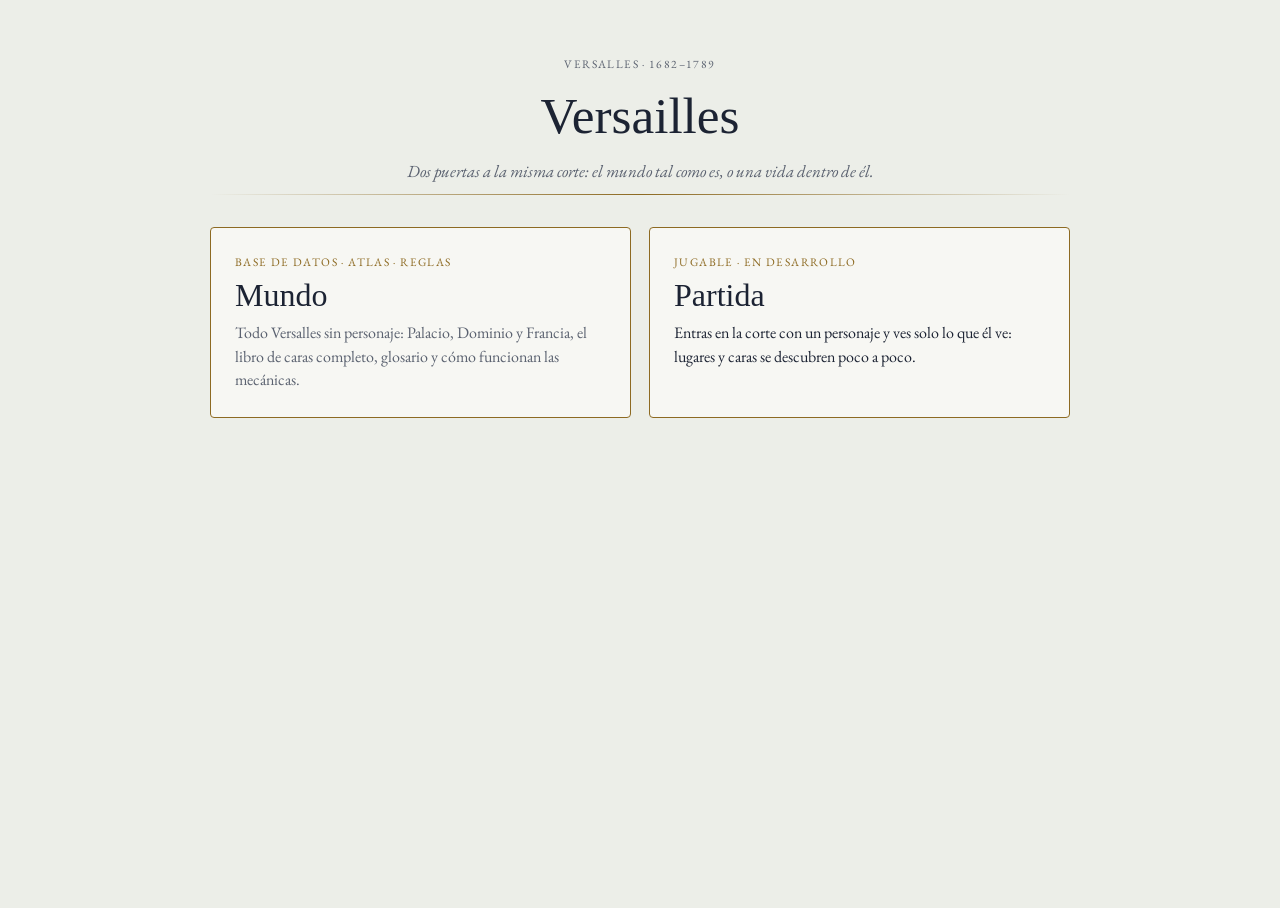
==== web/index.html @ 906fcaa0 "Restaura apelativos y año/edad en tarjetas del Libro de caras" ====
<!doctype html>
<html lang="es">
<head>
<meta charset="utf-8">
<meta name="viewport" content="width=device-width,initial-scale=1,viewport-fit=cover">
<title>Escritorio de Versalles</title>
<link rel="icon" href="favicon.ico?v=3" sizes="any"><link rel="icon" type="image/svg+xml" href="favicon.svg?v=3"><link rel="icon" type="image/png" sizes="32x32" href="favicon-32.png?v=3"><link rel="apple-touch-icon" href="apple-touch-icon.png?v=3">
<link rel="preconnect" href="https://fonts.googleapis.com">
<link rel="stylesheet" href="https://fonts.googleapis.com/css2?family=IM+Fell+French+Canon:ital@0;1&family=EB+Garamond:ital,wght@0,400;0,500;0,600;1,400&family=Pinyon+Script&display=swap">
<link rel="stylesheet" href="css/escritorio.css?v=202611232133">
</head>
<body>

<!-- ================= PORTADA ================= -->
<main id="portada" class="wrap" hidden>
  <header class="sel-head">
    <span class="label">Versalles · 1682–1789</span>
    <h1>Versailles</h1>
    <p>Dos puertas a la misma corte: el mundo tal como es, o una vida dentro de él.</p>
    <div class="rule"></div>
  </header>
  <div class="modos puertas">
    <button type="button" class="modo puerta" id="btn-entrar-mundo"><span class="st">Base de datos · Atlas · Reglas</span><b>Mundo</b><span>Todo Versalles sin personaje: Palacio, Dominio y Francia, el libro de caras completo, glosario y cómo funcionan las mecánicas.</span></button>
    <button type="button" class="modo puerta" id="btn-entrar-partida"><span class="st">Jugable · En desarrollo</span><b>Partida</b><span>Entras en la corte con un personaje y ves solo lo que él ve: lugares y caras se descubren poco a poco.</span><span class="note" id="portada-partida-st"></span></button>
  </div>
</main>

<!-- ================= ÉPOCAS ================= -->
<main id="epocas" class="wrap" hidden>
  <header class="sel-head">
    <span class="label">Versalles · 1682–1789</span>
    <h1>Les âges de Versailles</h1>
    <p>Cada época es una partida distinta, con su propia corte y sus propios personajes.</p>
    <div class="rule"></div>
  </header>
  <div class="eras" id="eras"></div>
  <button class="back" id="b-epocas-portada">‹ Volver a la portada</button>
</main>

<!-- ================= SELECTOR ================= -->
<main id="selector" class="wrap" hidden>
  <header class="sel-head">
    <span class="label" id="sel-label"></span>
    <h1>Lettre d’introduction</h1>
    <p id="sel-sub"></p>
    <div class="rule"></div>
  </header>
  <section class="step" id="step0">
    <h2>¿Quién entra en Versalles?</h2>
    <div class="modos" id="modos">
      <button type="button" class="modo" data-modo="existente" aria-pressed="false"><span class="st">Personaje de la corte</span><b>Alguien que ya está aquí</b><span>Juegas a una persona real de la corte, con su familia, su historia y sus deudas.</span></button>
      <button type="button" class="modo" data-modo="nuevo" aria-pressed="false"><span class="st">Recién llegado</span><b>Alguien que acaba de llegar</b><span>Eliges tu origen; los dados deciden el resto. Nadie te conoce todavía.</span></button>
    </div>
  </section>
  <section class="step" id="modo-existente" hidden>
    <h2>I. Busca a tu personaje</h2>
    <div class="filtros-p">
      <div class="fgrp"><span class="label">Sexo</span><div class="filters" id="fx-sexo"></div></div>
      <div class="fgrp"><span class="label">Edad en 1722</span><div class="filters" id="fx-edad"></div></div>
      <div class="fgrp"><span class="label">Rango</span><div class="filters" id="fx-rango"></div></div>
    </div>
    <p class="note" id="fx-cuenta"></p>
    <div class="pos-opts" id="fx-lista"></div>
  </section>
  <div id="modo-nuevo" hidden>
  <section class="step">
    <h2>I. Quién eres</h2>
    <div class="sel-grid" id="elegible">
      <div class="field"><label class="label" for="f-sexo">Sexo</label><select id="f-sexo"><option value="M">Hombre</option><option value="F">Mujer</option></select></div>
      <div class="field"><label class="label" for="f-proc">Procedencia</label><select id="f-proc"><option value="paris">París</option><option value="provincia">Provincia</option><option value="extranjero">Extranjero</option></select></div>
      <div class="field" id="w-region"><label class="label" for="f-region">De dónde, exactamente</label><select id="f-region"></select></div>
      <div class="field"><label class="label" for="f-cuna">Cuna</label><select id="f-cuna"></select></div>
      <div class="field" style="grid-column:1/-1"><label class="label" for="f-nombre">Nombre</label>
        <div class="name-row"><input id="f-nombre" autocomplete="off"><button type="button" class="dice" id="b-dado" title="Otro nombre" aria-label="Proponer otro nombre">⚄</button></div>
        <div class="hint">Propuesto según tu cuna y tu tierra. Puedes escribir el que prefieras.</div></div>
    </div>
  </section>
  <section class="step">
    <h2>II. Lo que te tocó</h2>
    <p class="note">Esto no se elige: filiación, educación, fortuna, condición, lugar en la familia y confesión salen de una sola tirada.</p>
    <div><button class="btn" id="b-tirar">Echar los dados del destino</button></div>
    <div class="fate" id="fate"></div>
  </section>
  <section class="step" id="step3" hidden>
    <h2>III. Tu posición en Versalles</h2>
    <p class="note">Solo aparecen las que tu cuna, tu sexo y tu procedencia permiten. Algunas traen tensiones con tu destino.</p>
    <div id="pos-list" class="pos-list"></div>
  </section>
  </div>
  <div class="sel-actions">
    <button class="btn primary" id="b-entrar" disabled>Entrar en Versalles</button>
    <button class="btn" id="b-reset">Empezar de nuevo</button>
  </div>
  <button class="back" id="b-epocas">Cambiar de época</button>
  <button class="back" id="b-sel-portada">‹ Portada</button>
</main>

<!-- ================= JUEGO ================= -->
<div id="game" class="wrap" hidden>
  <header class="bar">
    <div class="bar-top" id="bar-partida">
      <div class="ident">
        <button class="portrait" id="portrait" title="Cambiar retrato" aria-label="Retrato del personaje. Toca para cambiarlo."></button>
        <input type="file" id="portrait-file" accept="image/*" hidden>
        <div class="who" id="who"></div>
      </div>
      <div class="bar-right">
        <div class="bar-meta">
          <span class="date" id="fecha"></span>
          <button class="btn sm" id="b-back">‹ Portada</button>
          <button class="btn sm" id="b-ir-mundo">Mundo</button>
          <button class="btn sm primary" id="b-partida">Partida</button>
        </div>
        <div class="clock" id="clock" aria-label="Jornada del rey"></div>
        <div class="gauges" id="gauges"></div>
      </div>
    </div>
    <div class="bar-top bar-mundo" id="bar-mundo" hidden>
      <div class="who"><strong>Mundo</strong> <small id="mundo-sub">Versalles · Base de datos, cartografía y reglas</small></div>
      <div class="bar-meta">
        <button class="btn sm" id="b-mundo-portada">‹ Portada</button>
        <button class="btn sm" id="b-mundo-partida">Ir a Partida</button>
        <button class="btn sm primary" id="b-mundo-edicion">Edición</button>
      </div>
    </div>
    <nav class="views" id="views" aria-label="Secciones"></nav>
  </header>

  <!-- Escritorio -->
  <section class="view" data-view="escritorio">
    <div class="desk-wrap">
      <div class="desk" id="desk" aria-label="Escritorio"><span class="desk-legend">Arrastra los papeles; tócalos para leerlos.</span></div>
      <div class="side">
        <section class="pane" aria-label="Calendario">
          <div class="cal-h"><button id="cal-prev" aria-label="Mes anterior">‹</button><h3 id="cal-title"></h3><button id="cal-next" aria-label="Mes siguiente">›</button></div>
          <div class="cal" id="cal"></div>
          <div class="cal-list" id="cal-list"></div>
        </section>
        <section class="pane">
          <div class="pane-h"><h2>Sobre la mesa</h2><span class="tag ej">Ejemplo</span></div>
          <div class="filters" id="filters"></div>
        </section>
        <section class="pane">
          <div class="pane-h"><h2>Objetos</h2><span class="tag ej">Ejemplo</span></div>
          <div id="objetos"></div>
        </section>
        <section class="pane">
          <div class="pane-h"><h2>Archivo</h2></div>
          <ol class="archive" id="archivo"></ol>
        </section>
      </div>
    </div>
  </section>

  <!-- Palacio, Dominio y Francia -->
  <section class="view" id="map-view" hidden>
    <p class="note" id="map-partida-note" hidden></p>
    <div class="map-layout">
      <div class="pane">
        <div class="msearch">
          <svg class="lupa" aria-hidden="true" width="15" height="15" viewBox="0 0 16 16" fill="none" stroke="currentColor" stroke-width="1.6"><circle cx="6.8" cy="6.8" r="4.8"/><path d="M10.4 10.4 14.5 14.5" stroke-linecap="round"/></svg>
          <input id="msearch" type="search" placeholder="Buscar estancia, lugar o quién vive ahí…" autocomplete="off" role="combobox" aria-expanded="false" aria-controls="msearch-res" aria-label="Buscar un lugar del palacio, del dominio o de Francia">
          <ul id="msearch-res" role="listbox" hidden></ul>
        </div>
        <div class="map-box" id="map-box"></div>
        <span class="note">Planos esquemáticos, no a escala.</span>
      </div>
      <div class="pane"><div class="map-info" id="map-info"></div></div>
    </div>
  </section>

  <!-- Personajes -->
  <section class="view" data-view="personajes" hidden>
    <div class="per-subbar" id="per-subtabs">
      <div class="tabs" role="tablist" aria-label="Vistas del libro">
        <button type="button" role="tab" id="sub-per" aria-selected="true">Personajes</button>
        <button type="button" role="tab" id="sub-cas" aria-selected="false">Casas</button>
        <button type="button" role="tab" id="sub-sim" aria-selected="false">Símbolos</button>
      </div>
      <button type="button" class="btn sm" id="b-guia-hab">Guía habilidades (0–10)</button>
    </div>
    <div id="vista-per">
    <section class="pane" id="pane-unknown">
      <div class="pane-h"><h2>Rostros sin nombre</h2><span class="tag ej">Ejemplo</span></div>
      <p class="note">Gente que has visto sin saber quién es. Escribe tu conjetura: el narrador confirma los aciertos de tres en tres, sin decirte cuál falló.</p>
      <div class="plates" id="unknown"></div>
      <div class="note" id="guess-count"></div>
    </section>
    <section class="pane">
      <div class="pane-h"><h2 id="faces-title">Libro de caras</h2><span class="note" id="faces-count"></span></div>
      <div class="faces-tools" id="faces-tools">
        <input id="q" type="search" placeholder="Buscar por nombre, casa, apelación o título" aria-label="Buscar">
        <select id="f-orden" aria-label="Ordenar">
          <option value="">Orden original</option>
          <option value="riqueza">Dinero</option>
          <option value="edad">Edad</option>
          <option value="rango">Nobleza / rango</option>
        </select>
        <select id="f-pres" aria-label="Presencia">
          <option value="">Toda presencia</option>
          <option value="reside">Reside en el palacio</option>
          <option value="frecuenta">Frecuenta la corte</option>
          <option value="ocasional">Visitas ocasionales</option>
          <option value="ausente">Fuera de Versalles</option>
        </select>
        <select id="f-res" aria-label="Residencia">
          <option value="">Toda residencia</option>
          <option value="residente_palacio">Residente en Versalles</option>
          <option value="habitante_versalles">Habitante de Versalles</option>
          <option value="habitante_ile">Habitante de l'Île</option>
          <option value="habitante_paris">Habitante de París</option>
          <option value="provinciano">Provinciano</option>
          <option value="extranjero">Extranjero</option>
          <option value="por_verificar">Por verificar</option>
        </select>
        <select id="f-sim" aria-label="Símbolo"><option value="">Todo símbolo</option></select>
        <select id="f-casa" aria-label="Casa"><option value="">Toda casa</option></select>
      </div>
      <div class="chips" id="f-facciones" role="group" aria-label="Filtrar por facción"></div>
      <div id="faces" style="display:grid;gap:14px"></div>
    </section>
    </div>
    <div id="vista-casas" hidden>
      <section class="pane">
        <div class="pane-h"><h2>Casas y heráldica</h2><span class="note" id="ccount"></span></div>
        <div class="titulos-tools">
          <input id="qc" type="search" placeholder="Buscar casa, tronco o blasonamiento" aria-label="Buscar casa">
          <select id="ccat" aria-label="Categoría"><option value="">Toda categoría</option></select>
          <select id="cest" aria-label="Escudo"><option value="">Todo escudo</option></select>
        </div>
        <details class="leyenda-pleb">
          <summary>Código visual de casas plebeyas <span>(convención del juego, no heráldica histórica oficial)</span></summary>
          <p class="note" style="margin-top:6px">Los plebeyos sin carta de armas usan estos emblemas provisionales sin esmaltes nobles para leer de un vistazo oficio y procedencia sin repetir diseños.</p>
          <div class="leyenda-grid">
            <div class="leyenda-col">
              <h4>Oscuros · Oficio o raíz</h4>
              <ul class="leyenda-list">
                <li><span class="sw-dot" style="background:#22415a"></span><b>Azul petróleo:</b> mar, puertos y ríos</li>
                <li><span class="sw-dot" style="background:#5a3d24"></span><b>Nogal:</b> arquitectura y madera</li>
                <li><span class="sw-dot" style="background:#264639"></span><b>Bosque:</b> campo y raíz rural</li>
                <li><span class="sw-dot" style="background:#5c2228"></span><b>Carmesí:</b> textil, vestido y vino</li>
                <li><span class="sw-dot" style="background:#7a3320"></span><b>Terracota:</b> comercio y botica</li>
                <li><span class="sw-dot" style="background:#4a3556"></span><b>Ciruela:</b> artes, letras y música</li>
                <li><span class="sw-dot" style="background:#1e2024"></span><b>Negro:</b> leyes, medicina y servicio</li>
              </ul>
            </div>
            <div class="leyenda-col">
              <h4>Claros · Ámbito y Neutros</h4>
              <ul class="leyenda-list">
                <li><span class="sw-dot" style="background:#f5f3ec"></span><b>Plata / Lino:</b> París e Île-de-France</li>
                <li><span class="sw-dot" style="background:#e8c45a"></span><b>Oro suave:</b> dinero o servicio real</li>
                <li><span class="sw-dot" style="background:#b9cfe3"></span><b>Celeste:</b> Norte, Oeste o extranjero</li>
                <li><span class="sw-dot" style="background:#e4b8a6"></span><b>Salmón:</b> Sur y Centro / Midi</li>
                <li><span class="sw-dot" style="background:#6f886b"></span><b>Salvia prof.:</b> vínculo rural / botánico</li>
                <li><span class="sw-dot" style="background:#a67f43"></span><b>Ocre prof.:</b> gremio tradicional</li>
                <li><span class="sw-dot" style="background:#847e74"></span><b>Piedra:</b> oficio sin documentar</li>
              </ul>
            </div>
            <div class="leyenda-col">
              <h4>Particiones y trazos</h4>
              <ul class="leyenda-list">
                <li><b>Partido horizontal:</b> ascenso en una generación</li>
                <li><b>Partido vertical:</b> doble tierra o migración</li>
                <li><b>Rayas horizontales:</b> oficio hereditario</li>
                <li><b>Rayas verticales:</b> comercio y ruta</li>
                <li><b>Moteado:</b> pueblo pequeño o artesanía menuda</li>
                <li><b>Grid 2×2 / 2 oscuros:</b> alianza o doble oficio</li>
                <li><b>3 Bandas:</b> familia en transición entre dos oficios</li>
              </ul>
            </div>
          </div>
        </details>
        <div id="cas-wrap"></div>
      </section>
    </div>
    <div id="vista-simbolos" hidden>
      <section class="pane">
        <div class="pane-h"><h2>Símbolos y etiquetas</h2><span class="note" id="sim-gh-st"></span></div>
        <p class="note">Pulsa un símbolo para conocer su significado y ver quién lo lleva.</p>
        <div class="status" id="smsg" aria-live="polite"></div>
        <div id="sim-wrap"></div>
        <div class="sim-new">
          <span class="label">Añadir nuevo símbolo al catálogo</span>
          <div class="row">
            <input id="ns-id" placeholder="id (ej. academico)" aria-label="ID del símbolo">
            <input id="ns-nom" placeholder="Nombre visible (ej. Académico)" aria-label="Nombre del símbolo">
            <input id="ns-grp" placeholder="Grupo (ej. Papel en la corte)" aria-label="Grupo del símbolo">
            <input id="ns-desc" placeholder="Descripción corta" aria-label="Descripción del símbolo">
            <button class="btn sm" id="ns-gen" type="button">Generar JSON</button>
          </div>
          <div class="prompt" id="ns-out" hidden></div>
        </div>
      </section>
    </div>
  </section>

  <!-- Títulos (Mundo) -->
  <section class="view" data-view="titulos" hidden>
    <section class="pane">
      <div class="pane-h"><h2>Tipos de título</h2><span class="note">Pulsa cualquier tipo para ver su definición, historia y alcance</span></div>
      <div class="chips" id="titulos-tipos-bar"></div>
    </section>
    <section class="pane">
      <div class="pane-h">
        <h2>Títulos</h2>
        <span class="note" id="titulos-count"></span>
        <div class="vista-switch" role="group" aria-label="Vista">
          <button type="button" class="btn sm" id="t-v-grid" aria-pressed="true">Grid</button>
          <button type="button" class="btn sm" id="t-v-tabla" aria-pressed="false">Tabla</button>
        </div>
      </div>
      <div class="titulos-tools">
        <input id="t-q" type="search" placeholder="Buscar título, portador, casa o provincia" aria-label="Buscar títulos">
        <select id="t-cat" aria-label="Categoría">
          <option value="">Todas las categorías</option>
          <option value="soberano">Soberano</option>
          <option value="noble">Nobleza territorial</option>
          <option value="eclesiastico">Eclesiástico (Paría)</option>
          <option value="cargo">Cargo / Oficio</option>
          <option value="honorifico">Honorífico</option>
          <option value="tecnico">Técnico</option>
        </select>
        <select id="t-tipo" aria-label="Tipo de título"><option value="">Todos los tipos</option></select>
      </div>
      <div id="titulos-box"></div>
    </section>
  </section>

  <!-- Glosario completo (Mundo) -->
  <section class="view" data-view="glosario" hidden>
    <section class="pane">
      <div class="pane-h"><h2>Glosario completo</h2><span class="note" id="gl-mundo-count"></span></div>
      <div class="tabs" role="tablist" id="gl-mundo-tabs"></div>
      <div class="glossary" id="glossary-mundo"></div>
    </section>
  </section>

  <!-- Mecánicas (Mundo) -->
  <section class="view" data-view="mecanicas" hidden>
    <div class="pane-h"><h2>Mecánicas y reglas</h2><span class="note">Resumen de REGLAS.md; si difiere, manda REGLAS.md</span></div>
    <div id="mecanicas-body" class="mecanicas"></div>
  </section>

  <!-- Diario -->
  <section class="view" data-view="diario" hidden>
    <div class="journal">
      <div class="book" id="book"></div>
      <section class="pane">
        <div class="pane-h"><h2>Glosario</h2><span class="note" id="gl-count"></span></div>
        <div class="tabs" role="tablist" id="gl-tabs"></div>
        <div class="glossary" id="glossary"></div>
      </section>
    </div>
  </section>

  <!-- Planes -->
  <section class="view" data-view="planes" hidden>
    <div class="pane-h"><h2>Planes</h2><button class="btn sm" id="b-newplan">Nuevo plan</button></div>
    <section class="pane new-plan" id="new-plan" hidden></section>
    <div class="plans" id="plans"></div>
  </section>

  <!-- Biografía -->
  <section class="view" data-view="bio" hidden>
    <div class="pane-h"><h2>Biografía</h2></div>
    <section class="pane bio" id="bio"></section>
  </section>

  <!-- Relaciones -->
  <section class="view" data-view="rel" hidden>
    <div class="pane-h"><h2>Relaciones</h2></div>
    <section class="pane" id="rel"></section>
  </section>
</div>

<aside id="ficha" hidden aria-label="Ficha"></aside>
<div class="overlay" id="lectern" hidden></div>
<div class="overlay" id="partida" hidden>
  <section class="menu" role="dialog" aria-label="Partida">
    <div class="pane-h"><h2 id="p-title">Partida</h2><button class="x" id="p-close" aria-label="Cerrar">×</button></div>
    <div id="p-sec-partida" style="display:grid;gap:12px">
    <div class="row">
      <div class="field"><label class="label" for="p-nombre">Nombre de la partida</label><input id="p-nombre" autocomplete="off"></div>
      <button class="btn primary" id="p-save">Guardar</button>
    </div>
    <span class="status" id="p-status"></span>
    <span class="label">Partidas guardadas</span>
    <ul class="saves" id="p-list"></ul>
    <div class="rule"></div>
    <div class="row">
      <button class="btn sm" id="p-export">Exportar archivo</button>
      <label class="btn sm" for="p-import" style="cursor:pointer">Importar archivo</label>
      <input type="file" id="p-import" accept=".json,application/json" hidden>
    </div>
    <div class="rule"></div>
    </div>
    <div id="p-sec-edicion" style="display:grid;gap:12px">
    <span class="label">Edición del juego (solo el dueño)</span>
    <div class="row">
      <div class="field"><label class="label" for="p-llave">Llave de GitHub</label><input id="p-llave" type="password" autocomplete="off" spellcheck="false" placeholder="github_pat_…"></div>
      <button class="btn sm" id="p-llave-ok">Guardar llave</button>
      <button class="btn sm danger" id="p-llave-x">Quitar llave</button>
    </div>
    <span class="status" id="p-llave-st"></span>
    </div>
    <div id="p-sec-acciones" style="display:grid;gap:12px">
    <div class="rule"></div>
    <div class="row">
      <button class="btn sm" id="p-perso">Cambiar personaje</button>
      <button class="btn sm" id="p-epocas">Volver a las épocas</button>
      <button class="btn sm danger" id="p-new">Nueva partida</button>
    </div>
    </div>
  </section>
</div>
<div class="overlay" id="guia-modal" hidden>
  <section class="menu guia-menu" role="dialog" aria-modal="true" aria-labelledby="guia-tit">
    <div class="pane-h"><h2 id="guia-tit">Escala de habilidades (0–10)</h2><button class="x" id="guia-close" type="button" aria-label="Cerrar">×</button></div>
    <div class="chips" id="guia-tabs" role="tablist"></div>
    <ol class="hab-list" id="guia-list"></ol>
  </section>
</div>
<nav class="mnav" id="mnav" hidden aria-label="Secciones"></nav>

<script src="js/00-datos.js?v=202611232133"></script>
<script src="js/01-epocas.js?v=202611232133"></script>
<script src="js/02-fechas.js?v=202611232133"></script>
<script src="js/03-catalogos.js?v=202611232133"></script>
<script src="js/04-nombres-de-epoca.js?v=202611232133"></script>
<script src="js/05-creacion-de-personaje.js?v=202611232133"></script>
<script src="js/06-familia-del-jugador.js?v=202611232133"></script>
<script src="js/07-contenido-de-ejemplo.js?v=202611232133"></script>
<script src="js/08-utilidades.js?v=202611232133"></script>
<script src="js/heraldica.js?v=202611232133"></script>
<script src="js/09-selector.js?v=202611232133"></script>
<script src="js/10-barra.js?v=202611232133"></script>
<script src="js/11-escritorio.js?v=202611232133"></script>
<script src="js/12-mapas.js?v=202611232133"></script>
<script src="js/13-buscador-de-lugares.js?v=202611232133"></script>
<script src="js/14-francia-mapa-de-provincias-a.js?v=202611232133"></script>
<script src="js/15-caras.js?v=202611232133"></script>
<script src="js/16-linaje.js?v=202611232133"></script>
<script src="js/17-diario-y-glosario.js?v=202611232133"></script>
<script src="js/18-planes.js?v=202611232133"></script>
<script src="js/19-calendario.js?v=202611232133"></script>
<script src="js/20-epocas-pantalla.js?v=202611232133"></script>
<script src="js/21-partidas-guardar-cargar-expo.js?v=202611232133"></script>
<script src="js/22-biografia-y-relaciones.js?v=202611232133"></script>
<script src="js/25-mecanicas.js?v=202611232133"></script>
<script src="js/26-titulos.js?v=202611232133"></script>
<script src="js/27-libro-completo.js?v=202611232133"></script>
<script src="js/23-navegacion.js?v=202611232133"></script>
<script src="js/24-panel-lateral.js?v=202611232133"></script>
<script src="js/github.js?v=202611232133"></script>
<script src="js/99-estatico.js?v=202611232133"></script>


</body></html>
---- web/css/escritorio.css ----
/* Concepto: el escritorio de un cortesano en 1722. Boiserie gris verdosa y tinta azul real alrededor;
   sobre el cuero verde del escritorio, papeles que se mueven, se leen y se archivan. */
:root{
  --paper:#eceee8; --panel:#f7f7f3; --ink:#1c2333; --muted:#5b6270; --line:#c8cabf;
  --gilt:#8d6a22; --accent:#2b3d78; --seal:#8a2e2e; --chip:#e1e4dc;
  --desk:#44564a; --desk-edge:#33433a; --sheet:#f5f3ea; --sheet-ink:#1f2430; --sheet-muted:#646a74;
  --f-display:"IM Fell French Canon","Iowan Old Style","Palatino Linotype",Georgia,serif;
  --f-body:"EB Garamond",Garamond,"Times New Roman",serif;
  --f-hand:"Pinyon Script","Snell Roundhand","Apple Chancery",cursive;
  --r:4px;
}
@media (prefers-color-scheme:dark){:root:not([data-theme="light"]){
  --paper:#10141c; --panel:#171c27; --ink:#e7e3d7; --muted:#9ba1ad; --line:#2c3342;
  --gilt:#c9a24f; --accent:#93a8e2; --seal:#d4705f; --chip:#222a38;
  --desk:#1f2b24; --desk-edge:#16201a; --sheet:#e4dfd0; --sheet-ink:#1f2430; --sheet-muted:#5d636d; color-scheme:dark}}
:root[data-theme="dark"]{
  --paper:#10141c; --panel:#171c27; --ink:#e7e3d7; --muted:#9ba1ad; --line:#2c3342;
  --gilt:#c9a24f; --accent:#93a8e2; --seal:#d4705f; --chip:#222a38;
  --desk:#1f2b24; --desk-edge:#16201a; --sheet:#e4dfd0; --sheet-ink:#1f2430; --sheet-muted:#5d636d; color-scheme:dark}
*{box-sizing:border-box}
[hidden]{display:none!important}
html,body{height:100%}
body{background:var(--paper);color:var(--ink);font:17px/1.45 var(--f-body);padding-inline:16px;padding-block:0 84px}
h1,h2,h3{font-family:var(--f-display);font-weight:400;text-wrap:balance;margin:0}
h2{font-size:1.35rem}
p{margin:0}
.label{font-size:.72rem;letter-spacing:.12em;text-transform:uppercase;color:var(--muted)}
button,select,input,textarea{font:inherit;color:inherit}
button{cursor:pointer}
:focus-visible{outline:2px solid var(--accent);outline-offset:2px}
.wrap{max-width:1280px;margin-inline:auto}
.tag{display:inline-block;font-size:.72rem;letter-spacing:.08em;text-transform:uppercase;padding:1px 7px;border:1px solid var(--line);border-radius:999px;color:var(--muted)}
.tag.ej{border-color:var(--gilt);color:var(--gilt)}
.btn{border:1px solid var(--ink);background:transparent;padding:.4rem .9rem;border-radius:var(--r)}
.btn.primary{background:var(--ink);color:var(--paper)}
.btn.sm{padding:.15rem .6rem;font-size:.85rem}
.rule{height:1px;background:linear-gradient(90deg,transparent,var(--gilt),transparent);margin-block:4px}
.note{font-size:.85rem;color:var(--muted);font-style:italic}
.field{display:grid;gap:4px;min-width:0}
.field select,.field input,.field textarea{background:var(--panel);border:1px solid var(--line);border-radius:var(--r);padding:.45rem .6rem;width:100%}
.pane{background:var(--panel);border:1px solid var(--line);border-radius:var(--r);padding:14px;display:grid;gap:10px;align-content:start;min-width:0}
.pane-h{display:flex;justify-content:space-between;align-items:baseline;gap:8px;flex-wrap:wrap}
.tabs{display:flex;gap:2px;border-bottom:1px solid var(--line);overflow-x:auto}
.tabs button{border:0;background:none;padding:.3rem .7rem;border-bottom:2px solid transparent;color:var(--muted);white-space:nowrap}
.tabs button[aria-selected="true"]{color:var(--ink);border-bottom-color:var(--gilt)}

/* ---------- Selector ---------- */
#selector{max-width:760px;margin-inline:auto;padding-block:28px 40px;display:grid;gap:22px}
.sel-head{text-align:center;display:grid;gap:6px}
.sel-head h1{font-size:clamp(2rem,6vw,3.2rem)}
.sel-head p{color:var(--muted);font-style:italic}
.sel-grid{display:grid;grid-template-columns:1fr 1fr;gap:16px 20px}
.hint{font-size:.85rem;color:var(--muted);font-style:italic;min-height:1.2em}
.step{display:grid;gap:12px;border-top:1px solid var(--line);padding-top:16px}
.step h2{font-size:1.3rem}
.name-row{display:flex;gap:8px}
.name-row input{flex:1;min-width:0;font-family:var(--f-display);font-size:1.15rem}
.dice{flex:none;width:44px;border:1px solid var(--gilt);background:var(--panel);border-radius:var(--r);font-size:1.6rem;line-height:1;color:var(--gilt)}
.dice:hover{background:var(--chip)}
.dice.roll{animation:roll .4s ease}
@keyframes roll{50%{transform:rotate(180deg) scale(1.15)}}
.sel-actions{display:flex;gap:10px;justify-content:center;flex-wrap:wrap}
.btn[disabled]{opacity:.45;cursor:not-allowed}
.field select:disabled,.field input:disabled{opacity:.7}
.fate{display:grid;grid-template-columns:repeat(auto-fill,minmax(160px,1fr));gap:10px}
.fate .card{background:var(--panel);border:1px solid var(--line);border-radius:var(--r);padding:10px 12px;display:grid;gap:2px}
.fate .card b{font-family:var(--f-display);font-weight:400;font-size:1.1rem}
.pos-list{display:grid;gap:14px}
.pos-group{display:grid;gap:8px}
.pos-group h3{font-size:1.02rem;color:var(--gilt)}
.pos-opts{display:grid;grid-template-columns:repeat(auto-fill,minmax(230px,1fr));gap:8px}
.pos-opt{text-align:left;background:var(--panel);border:1px solid var(--line);border-radius:var(--r);padding:10px 12px;display:grid;gap:4px;min-width:0}
.pos-opt:hover{border-color:var(--gilt)}
.pos-opt[aria-pressed="true"]{border-color:var(--gilt);box-shadow:inset 0 0 0 1px var(--gilt);background:var(--chip)}
.pos-opt b{font-weight:500}
.pos-opt .mv{font-size:.85rem;color:var(--muted)}
.pos-opt .warn{font-size:.82rem;color:var(--seal)}

/* ---------- Épocas ---------- */
#epocas{max-width:980px;margin-inline:auto;padding-block:28px 40px;display:grid;gap:22px}
.eras{display:grid;grid-template-columns:repeat(auto-fill,minmax(200px,1fr));gap:12px}
.era{display:grid;gap:4px;align-content:start;text-align:left;background:var(--panel);border:1px solid var(--line);border-radius:var(--r);padding:14px;min-width:0}
.era .yr{font-family:var(--f-display);font-size:2rem;line-height:1}
.era .st{font-size:.72rem;letter-spacing:.12em;text-transform:uppercase;color:var(--gilt)}
.era p{font-size:.92rem;color:var(--muted)}
button.era{border-color:var(--gilt)}
button.era:hover{background:var(--chip)}
.era.off{opacity:.55;cursor:not-allowed}
.era .soon{font-size:.72rem;letter-spacing:.08em;text-transform:uppercase;color:var(--muted)}
.back{border:0;background:none;color:var(--muted);text-decoration:underline;text-underline-offset:3px;justify-self:center}

/* ---------- Calendario ---------- */
.cal-h{display:flex;justify-content:space-between;align-items:center;gap:6px}
.cal-h h3{font-size:1.05rem}
.cal-h button{border:1px solid var(--line);background:var(--paper);border-radius:var(--r);width:28px;height:28px;line-height:1}
.cal{display:grid;grid-template-columns:repeat(7,minmax(0,1fr));gap:2px;font-variant-numeric:tabular-nums}
.cal .dow{font-size:.68rem;text-align:center;color:var(--muted);text-transform:uppercase;letter-spacing:.06em}
.cal button{border:1px solid transparent;background:none;border-radius:3px;padding:3px 0;font-size:.85rem;position:relative;min-width:0}
.cal button.fe{color:var(--seal)}
.cal button.ev::after{content:"";position:absolute;left:50%;bottom:1px;width:4px;height:4px;margin-left:-2px;border-radius:50%;background:var(--gilt)}
.cal button.today{border-color:var(--gilt);background:var(--chip);font-weight:600}
.cal button.sel{outline:1px solid var(--accent)}
.cal button.past{color:var(--muted)}
.cal-list{display:grid;gap:4px;font-size:.88rem}
.cal-list .f{color:var(--seal)}

/* ---------- Partida (guardar / cargar) ---------- */
.menu{width:min(560px,100%);background:var(--panel);color:var(--ink);border:1px solid var(--line);border-radius:var(--r);padding:20px;display:grid;gap:12px;box-shadow:0 20px 50px rgb(0 0 0 / .35)}
.menu .row{display:flex;gap:8px;flex-wrap:wrap;align-items:end}
.menu .row .field{flex:1 1 14rem}
.saves{display:grid;gap:6px;margin:0;padding:0;list-style:none}
.save{display:grid;grid-template-columns:minmax(0,1fr) auto;gap:2px 10px;border:1px solid var(--line);border-radius:var(--r);padding:8px 10px;background:var(--paper)}
.save.cur{border-color:var(--gilt)}
.save b{font-weight:500;overflow-wrap:anywhere}
.save .meta{grid-column:1;font-size:.82rem;color:var(--muted)}
.save .acts{grid-row:1/3;grid-column:2;display:flex;gap:6px;align-items:center}
.status{font-size:.85rem;color:var(--muted)}
.btn.danger{border-color:var(--seal);color:var(--seal)}

/* ---------- Barra ---------- */
#game{padding-block:10px 20px;display:grid;gap:14px}
.bar{position:sticky;top:env(safe-area-inset-top,0px);z-index:5;background:var(--paper);display:grid;gap:8px;padding-block:10px 0;border-bottom:1px solid var(--line)}
.bar-top{display:flex;flex-wrap:wrap;gap:6px 18px;align-items:baseline;justify-content:space-between}
.who{font-family:var(--f-display);font-size:1.3rem}
.ident{display:flex;gap:12px;align-items:center;min-width:0}
.portrait{flex:none;width:104px;height:130px;border-radius:50%;border:1.5px solid var(--gilt);box-shadow:0 0 0 3px var(--paper),0 0 0 4px var(--line);overflow:hidden;background:var(--chip);display:grid;place-items:center;padding:0}
.portrait img{width:100%;height:100%;object-fit:cover}
.portrait svg{width:100%;height:100%}
.portrait .bust-frame{display:none}
.portrait:hover{border-color:var(--accent)}
.bar-top{align-items:center}
.bar-right{display:grid;gap:8px;justify-items:end;min-width:0}
.bar-meta{display:flex;gap:12px;align-items:baseline;flex-wrap:wrap;justify-content:flex-end}
.bar-right .clock,.bar-right .gauges{justify-content:flex-end;max-width:100%}
.who{font-size:1.6rem;line-height:1.15}
.who small{display:block}
@media (max-width:760px){.bar-right{justify-items:start}.bar-meta,.bar-right .clock,.bar-right .gauges{justify-content:flex-start}}
@media (max-width:640px){.portrait{width:72px;height:90px}.who{font-size:1.3rem}}
.who small{font-family:var(--f-body);font-size:.9rem;color:var(--muted);font-style:italic}
.date{font-style:italic;color:var(--muted)}
.clock{display:flex;gap:4px;overflow-x:auto;scrollbar-width:none}
.clock span{flex:0 0 auto;font-size:.8rem;padding:2px 9px;border:1px solid var(--line);border-radius:999px;color:var(--muted)}
.clock span.now{border-color:var(--gilt);color:var(--ink);background:var(--chip)}
.gauges{display:flex;flex-wrap:wrap;gap:4px 16px}
.gauge{display:flex;align-items:center;gap:6px;font-size:.85rem}
.pips{display:inline-flex;gap:2px}
.pips i{width:7px;height:7px;border:1px solid var(--gilt);border-radius:50%}
.pips i.on{background:var(--gilt)}
.views{display:flex;gap:2px;margin-top:2px}
.views button{border:0;background:none;padding:.45rem .9rem;color:var(--muted);border-bottom:2px solid transparent;font-family:var(--f-display);font-size:1.05rem}
.views button[aria-current="true"]{color:var(--ink);border-bottom-color:var(--gilt)}
.view{display:grid;gap:14px}

/* ---------- Escritorio (papeles a la Papers, Please) ---------- */
.desk-wrap{display:grid;grid-template-columns:minmax(0,1fr) 300px;gap:14px}
.desk{position:relative;height:620px;border-radius:6px;background:
  radial-gradient(120% 90% at 50% 40%,transparent 60%,rgb(0 0 0 / .25)),
  repeating-linear-gradient(90deg,rgb(255 255 255 / .018) 0 2px,transparent 2px 6px),var(--desk);
  border:8px solid var(--desk-edge);overflow:hidden;touch-action:pan-y;isolation:isolate}
.desk-legend{position:absolute;left:12px;bottom:8px;font-size:.78rem;color:rgb(255 255 255 / .55);font-style:italic;pointer-events:none}
.doc{position:absolute;width:220px;background:var(--sheet);color:var(--sheet-ink);padding:12px 14px 14px;border-radius:2px;
  box-shadow:0 1px 0 rgb(0 0 0 / .08),0 8px 18px rgb(0 0 0 / .35);cursor:grab;user-select:none;touch-action:none;display:grid;gap:4px}
.doc:active{cursor:grabbing}
.doc .k{font-size:.66rem;letter-spacing:.14em;text-transform:uppercase;color:var(--sheet-muted)}
.doc b{font-family:var(--f-display);font-weight:400;font-size:1.02rem;line-height:1.2}
.doc .from{font-size:.8rem;color:var(--sheet-muted);font-style:italic}
.doc.urg::after{content:"";position:absolute;right:10px;top:10px;width:18px;height:18px;border-radius:50%;background:var(--seal);box-shadow:inset 0 0 0 3px rgb(0 0 0 / .15)}
.doc.gazette{width:250px;background:repeating-linear-gradient(0deg,var(--sheet) 0 22px,color-mix(in srgb,var(--sheet) 94%,#000) 22px 23px)}
.doc.gazette b{font-size:1.25rem;text-align:center}
.doc.plan{border-top:4px double var(--sheet-ink)}
/* Chismes: nube de cómic */
.doc.rumor{background:transparent;box-shadow:none;padding:30px 34px 46px;width:236px}
.doc.rumor>*:not(svg){position:relative}
.doc.rumor svg.cloud{position:absolute;inset:0;width:100%;height:100%;overflow:visible;filter:drop-shadow(0 6px 10px rgb(0 0 0 / .35))}
.cloud path,.cloud circle{fill:var(--sheet);stroke:var(--sheet-ink);stroke-width:1.6;vector-effect:non-scaling-stroke}
.doc.rumor b{font-style:italic}
.doc.rumor.urg::after{right:24px;top:20px}
/* Avisos de palacio: carta formal */
.doc.aviso{border:1px solid var(--sheet-ink);outline:3px double var(--sheet-ink);outline-offset:-7px;text-align:center;padding:16px 16px 18px}
.doc.aviso .k{letter-spacing:.3em}
.doc.aviso::before{content:"";justify-self:center;width:22px;height:22px;border-radius:50%;background:var(--accent);box-shadow:inset 0 0 0 3px rgb(0 0 0 / .18)}
/* Gaceta impresa */
.doc.gazette.impresa b{font-variant:small-caps;letter-spacing:.08em}
.letter.rumor{border-radius:48% 52% 46% 54% / 18% 20% 16% 18%;padding-inline:clamp(28px,7vw,60px)}
.letter.rumor .body{font-style:italic}
.letter.aviso{text-align:center;outline:3px double var(--sheet-ink);outline-offset:-10px}
.letter.aviso .body{text-align:justify}
.letter.aviso .seal{background:var(--accent)}
.letter .formula{font-family:var(--f-display);font-size:1.15rem;letter-spacing:.2em;text-transform:uppercase}
.doc.sel{outline:2px solid var(--gilt)}
.side{display:grid;gap:14px;align-content:start;min-width:0}
.filters{display:flex;flex-wrap:wrap;gap:6px}
.filters button{border:1px solid var(--line);background:var(--panel);border-radius:999px;padding:.15rem .7rem;font-size:.85rem;color:var(--muted)}
.filters button[aria-pressed="true"]{border-color:var(--gilt);color:var(--ink)}
.obj{display:grid;grid-template-columns:1fr auto;gap:2px 10px;padding-block:6px;border-bottom:1px solid var(--line)}
.obj:last-child{border-bottom:0}
.obj .d{grid-column:1/-1;font-size:.88rem;color:var(--muted)}
.archive li{font-size:.92rem}
.archive{margin:0;padding-left:1.1rem;display:grid;gap:4px}
.archive button{border:0;background:none;padding:0;text-decoration:underline;text-decoration-color:var(--line);text-underline-offset:3px;text-align:left}

/* Atril: lectura de un documento */
.overlay{position:fixed;inset:0;z-index:100;background:rgb(10 12 18 / .55);display:grid;place-items:center;padding:calc(16px + env(safe-area-inset-top,0px)) 16px calc(16px + env(safe-area-inset-bottom,0px));overflow-y:auto}
.letter{width:min(620px,100%);background:var(--sheet);color:var(--sheet-ink);padding:28px clamp(18px,5vw,44px);border-radius:2px;box-shadow:0 20px 50px rgb(0 0 0 / .45);display:grid;gap:12px;position:relative}
.letter .k{font-size:.7rem;letter-spacing:.14em;text-transform:uppercase;color:var(--sheet-muted)}
.letter h2{font-size:1.6rem}
.letter .body{font-size:1.08rem;line-height:1.6}
.letter .sign{font-family:var(--f-hand);font-size:2rem;justify-self:end;line-height:1}
.letter .seal{position:absolute;right:22px;top:22px;width:46px;height:46px;border-radius:50%;background:var(--seal);box-shadow:inset 0 0 0 5px rgb(0 0 0 / .15);display:grid;place-items:center;color:#f3e7e1;font-family:var(--f-display);font-size:1.2rem}
.letter .acts{display:flex;gap:8px;flex-wrap:wrap;border-top:1px solid #0000001f;padding-top:12px}
.letter .btn{border-color:var(--sheet-ink);color:var(--sheet-ink)}
.letter .btn.primary{background:var(--sheet-ink);color:var(--sheet)}
.gz-mast{text-align:center;border-bottom:3px double var(--sheet-ink);padding-bottom:8px;display:grid;gap:2px}
.gz-mast h2{font-size:2rem;letter-spacing:.04em}
.gz-cols{columns:2 16rem;column-gap:24px;column-rule:1px solid #00000022}
.gz-art{break-inside:avoid;margin-bottom:14px;display:grid;gap:4px}
.gz-art h3{font-size:1.1rem}
.gz-art .where{font-size:.75rem;letter-spacing:.12em;text-transform:uppercase;color:var(--sheet-muted)}

/* ---------- Mapa (Estilo Grabado Bâtiments du Roi 1722) ---------- */
.city{fill:var(--ink);cursor:pointer} .city.sel{fill:var(--gilt)}
.coast{fill:var(--chip);stroke:var(--muted);stroke-width:1}
/* Buscador de lugares */
.msearch{position:relative}
.msearch input{width:100%;background:var(--paper);border:1px solid var(--line);border-radius:var(--r);padding:.45rem .7rem .45rem 2rem;font-family:var(--f-body)}
.msearch input:focus{border-color:var(--gilt);outline:none}
.msearch .lupa{position:absolute;left:.7rem;top:50%;transform:translateY(-50%);color:var(--muted);pointer-events:none}
.msearch ul{position:absolute;z-index:20;left:0;right:0;top:calc(100% + 4px);margin:0;padding:4px;list-style:none;background:var(--panel);border:1px solid var(--line);border-radius:var(--r);box-shadow:0 12px 28px rgb(0 0 0 / .25);max-height:min(60vh,420px);overflow-y:auto}
.msearch li{display:grid;gap:1px;padding:6px 10px;border-radius:3px;cursor:pointer}
.msearch li[aria-selected="true"],.msearch li:hover{background:var(--chip)}
.msearch li b{font-weight:500}
.msearch li .sub{font-size:.82rem;color:var(--muted)}
.msearch li .sub em{color:var(--gilt);font-style:normal}
.msearch li.vacio{cursor:default;color:var(--muted);font-style:italic}
.msearch li.mas{cursor:default;font-size:.82rem;color:var(--muted);text-align:center}

.map-layout{display:grid;grid-template-columns:minmax(0,1.65fr) minmax(0,1fr);gap:14px;align-items:start}
.map-box{border:1px solid var(--line);border-radius:var(--r);background:
  radial-gradient(circle at 50% 35%, transparent 55%, color-mix(in srgb, var(--ink) 6%, transparent) 100%),
  var(--paper);overflow:hidden;position:relative;box-shadow:inset 0 0 24px rgb(0 0 0 / .06)}
.map-box svg{display:block;width:100%;height:auto}
.map-toolbar{display:grid;gap:6px;padding:8px 10px;border-bottom:1px solid var(--line);background:var(--panel)}
.pisos{display:flex;gap:4px;flex-wrap:wrap;align-items:center}
.sectores-bar{display:flex;flex-wrap:wrap;gap:6px;align-items:center}
.pisos .btn[aria-pressed="true"],.sectores-bar .btn[aria-pressed="true"]{background:var(--ink);color:var(--paper);border-color:var(--ink)}
.zone{fill:var(--chip);stroke:var(--ink);stroke-width:1.6;cursor:pointer;transition:fill .15s,stroke-width .15s,fill-opacity .15s;stroke-linejoin:miter}
.zone:hover,.zone:focus{fill:color-mix(in srgb,var(--gilt) 22%,var(--chip));outline:none}
.zone.cat-real{fill:#8a6fc4;fill-opacity:.52}
.zone.cat-hombre{fill:#5b8fd6;fill-opacity:.44}
.zone.cat-mujer{fill:#d97aa6;fill-opacity:.48}
.zone.cat-cargo{fill:#d9a83a;fill-opacity:.48}
.zone.sel{fill:var(--gilt)!important;fill-opacity:.45!important;stroke:var(--seal)!important;stroke-width:2.8!important}
.zone.vecina{stroke:var(--gilt);stroke-width:2.2;stroke-dasharray:none}
.zone.open{fill:transparent;stroke:var(--muted);stroke-width:1;stroke-dasharray:3 3}
.zone.water{fill:var(--accent);fill-opacity:.2;stroke:var(--accent);stroke-width:1}
.zone.green{fill:var(--gilt);fill-opacity:.1;stroke:var(--gilt);stroke-width:.8;stroke-dasharray:2 2}
.parterre-agua{fill:var(--accent);fill-opacity:.2;stroke:var(--accent);stroke-width:1;pointer-events:none}
.arch-detail{pointer-events:none}
.conn-line{fill:none;stroke:var(--seal);stroke-width:2;stroke-dasharray:5 4;pointer-events:none;opacity:.85}
.conn-node{fill:var(--sheet);stroke:var(--seal);stroke-width:1.8;pointer-events:none}
.ghost-room{fill:none;stroke:var(--muted);stroke-width:.8;stroke-dasharray:2 3;opacity:.38;pointer-events:none}
.dot{display:inline-block;width:10px;height:10px;border-radius:50%;background:var(--chip);border:1px solid var(--muted);vertical-align:middle}
.dot.cat-real{background:#8a6fc4}.dot.cat-hombre{background:#5b8fd6}.dot.cat-mujer{background:#d97aa6}.dot.cat-cargo{background:#d9a83a}
.map-layout.ancho{grid-template-columns:1fr}
.map-box svg.ancho .mlabel{font-size:16px}.map-box svg.ancho .mlabel.s{font-size:13px}.map-box svg.ancho .compass{font-size:16px}
.map-box svg.zoomed .mlabel{font-size:11px}.map-box svg.zoomed .mlabel.s{font-size:9.5px}.map-box svg.zoomed .compass{font-size:11px}
.map-head{display:grid;gap:2px;padding:6px 12px 8px;border-bottom:1px solid var(--line);background:color-mix(in srgb,var(--panel) 65%,var(--paper))}
.map-head h3{font-size:1.25rem}
.mlabel{font:12px var(--f-body);fill:var(--ink);pointer-events:none;paint-order:stroke;stroke:var(--paper);stroke-width:2.5px;stroke-linejoin:round}
.mlabel.s{font-size:10px;fill:var(--muted)}
.mlabel.code{font-weight:600;letter-spacing:.02em}
.compass{font:italic 12px var(--f-display);fill:var(--muted);pointer-events:none}
.room-grid{display:grid;gap:14px}
.room-img{display:grid;gap:8px;align-content:start}
.room-img img{width:100%;border:1px solid var(--line);border-radius:var(--r);display:block}
.room-ph{aspect-ratio:4/3;border:1px dashed var(--line);border-radius:var(--r);display:grid;place-items:center;color:var(--muted);font-style:italic;font-size:.9rem;text-align:center;padding:12px}
.room-txt{display:grid;gap:8px;align-content:start;min-width:0}
.room-txt h3{font-size:1.3rem}
.map-layout.ancho .room-grid{grid-template-columns:minmax(0,1fr) minmax(0,1.5fr)}
@media (max-width:700px){.map-layout.ancho .room-grid{grid-template-columns:1fr}}
.leyenda-map{display:flex;flex-wrap:wrap;gap:4px 14px;padding:6px 12px 10px;font-size:.82rem;color:var(--muted);border-bottom:1px solid var(--line)}
.leyenda-map span{display:inline-flex;gap:6px;align-items:center}
.ocup-ed{display:grid;gap:6px}.ocup-ed .row{display:flex;flex-wrap:wrap;gap:6px;align-items:center}
.ocup-ed input,.ocup-ed select{background:var(--paper);border:1px solid var(--line);border-radius:var(--r);padding:.25rem .45rem;min-width:0}
.ocup-ed input[type=text]{flex:1 1 12rem}
.zone.road{fill:var(--line);stroke:var(--muted);stroke-width:.6}
.road-line{fill:none;stroke:var(--gilt);stroke-width:1.2;stroke-dasharray:4 3}
.map-info{display:grid;gap:4px;min-height:5.5rem}
.ocup{display:grid;gap:6px}
.ocup .oc{display:flex;flex-wrap:wrap;gap:4px 8px;align-items:baseline}
.ocup .oc b{font-weight:500}
.ocup .oc-src{font-size:.82rem;opacity:.82}
.conecta{display:flex;flex-wrap:wrap;gap:6px}
.conecta .btn{border-color:var(--line);text-align:left}
.conecta .btn:hover{border-color:var(--gilt)}
.map-info p{font-size:.95rem}
.map-info h3{font-size:1.15rem}
.map-toolbar .pisos{padding:0}
.map-toolbar select{background:var(--paper);border:1px solid var(--line);border-radius:var(--r);padding:.2rem .5rem;font-size:.85rem;max-width:210px}
.zone.viaje-zone{stroke:var(--gilt);stroke-width:1.8}
.viaje-inline{border:1px solid var(--gilt);background:color-mix(in srgb,var(--gilt) 8%,var(--paper));border-radius:var(--r);padding:10px 12px;display:grid;gap:6px}
.viaje-tbox{display:grid;grid-template-columns:1fr 1fr;gap:8px 14px;background:color-mix(in srgb,var(--sheet-ink) 5%,var(--sheet));border:1px solid #0000001f;border-radius:var(--r);padding:10px 12px}
.viaje-stat{display:grid;gap:2px}
.viaje-big{font-family:var(--f-display);font-size:1.35rem;color:var(--seal)}
.viaje-comitiva{border-left:3px solid var(--gilt);padding-left:12px;display:grid;gap:4px;font-size:.96rem}
.viaje-espera{display:grid;gap:8px}
.viaje-card{border:1px solid #00000022;background:color-mix(in srgb,var(--sheet) 92%,#fff);padding:10px 12px;border-radius:var(--r);display:grid;gap:4px}
.fr-info-wrap{display:grid;gap:10px;margin-top:6px}
.feudo-card{border:1px solid var(--gilt);background:color-mix(in srgb,var(--gilt) 7%,var(--paper));border-radius:var(--r);padding:10px 12px;display:grid;gap:6px}
.feudo-meta{font-size:.92rem;display:flex;flex-wrap:wrap;gap:6px;align-items:baseline}
.feudo-item{display:grid;gap:2px;padding-top:6px;border-top:1px dashed var(--line);font-size:.92rem}
.juris-box{border:1px solid var(--line);background:var(--paper);border-radius:var(--r);padding:10px 12px;display:grid;gap:6px}
.juris-pills{display:flex;flex-wrap:wrap;gap:6px}
/* ---------- Caras (a la Obra Dinn) ---------- */
.faces-tools{display:flex;gap:8px;flex-wrap:wrap}
.faces-tools input,.faces-tools select{background:var(--paper);border:1px solid var(--line);border-radius:var(--r);padding:.35rem .6rem;min-width:0}
.faces-tools input{flex:1 1 14rem}
.rama{display:grid;gap:8px}
.rama h3{font-size:1.05rem;color:var(--gilt)}
.plates{display:grid;grid-template-columns:repeat(auto-fill,minmax(150px,1fr));gap:10px}
.plate{display:grid;gap:6px;justify-items:center;text-align:center;background:var(--paper);border:1px solid var(--line);border-radius:var(--r);padding:10px 8px;min-width:0}
button.plate:hover{border-color:var(--gilt)}
.plate.away{opacity:.55}
.plate svg{width:76px;height:92px}
.plate img.pt{width:96px;height:96px;object-fit:cover;object-position:center top;border:1px solid var(--gilt);border-radius:50%;display:block}
#ficha img.pt{width:100%;max-width:300px;aspect-ratio:1;object-fit:cover;object-position:center top;border:1px solid var(--gilt);justify-self:center}
.bust-frame{fill:none;stroke:var(--gilt);stroke-width:1.5}
.bust{fill:var(--muted);opacity:.55}
.plate .nm{font-family:var(--f-display);font-size:.98rem;line-height:1.15}
.plate .tt{font-size:.78rem;color:var(--muted);line-height:1.2}
.plate .state{font-size:.68rem;letter-spacing:.1em;text-transform:uppercase}
.state.ok{color:var(--gilt)} .state.guess{color:var(--accent)} .state.unk{color:var(--muted)}
.plate select{width:100%;font-size:.82rem;background:var(--panel);border:1px solid var(--line);border-radius:var(--r);padding:.2rem}

/* Ficha */
#ficha{position:fixed;inset:0 0 0 auto;width:min(460px,100%);background:var(--panel);border-left:1px solid var(--line);z-index:20;overflow-y:auto;padding:calc(18px + env(safe-area-inset-top,0px)) 18px calc(18px + env(safe-area-inset-bottom,0px));display:grid;gap:12px;align-content:start;box-shadow:-8px 0 24px rgb(0 0 0 / .18)}
#ficha>*{min-width:0}
@media (min-width:1024px){
  body.con-ficha{padding-right:max(16px,calc(33.333vw + 16px))}
  body.con-ficha #ficha{width:33.333vw}
}
#ficha dl{display:grid;grid-template-columns:8.5rem 1fr;gap:6px 10px;margin:0}
#ficha dt{color:var(--muted);font-size:.85rem}
#ficha dd{margin:0}
#ficha textarea{width:100%;min-height:7rem;background:var(--paper);border:1px solid var(--line);border-radius:var(--r);padding:.5rem}
.x{justify-self:end;border:0;background:none;font-size:1.6rem;line-height:1}
.tree{display:grid;gap:6px}
.trow{display:grid;gap:6px}
.g4{grid-template-columns:repeat(4,minmax(0,1fr))} .g2{grid-template-columns:repeat(2,minmax(0,1fr))}
.trow.me{grid-template-columns:minmax(0,1fr);justify-items:center}
.kin{border:1px solid var(--line);border-radius:var(--r);padding:4px 6px;font-size:.82rem;text-align:left;background:var(--paper);min-width:0;line-height:1.2;overflow-wrap:anywhere}
.kin small{display:block;color:var(--muted);font-size:.75rem}
button.kin:hover{border-color:var(--gilt)}
.kin.dead{opacity:.7} .kin.empty{border-style:dashed;color:var(--muted)} .kin.self{border-color:var(--gilt);min-width:60%;text-align:center}
.kgroup{display:grid;gap:4px}
.bio dl{display:grid;grid-template-columns:minmax(120px,max-content) 1fr;gap:6px 18px;margin:0}
.bio dt{color:var(--muted);font-size:.85rem}
.bio dd{margin:0}
.bio .bio-h{display:flex;gap:14px;align-items:center;flex-wrap:wrap}
.bio .bio-h h3{margin:0;font-family:var(--f-display);font-size:1.5rem}
@media(max-width:520px){.bio dl{grid-template-columns:1fr}.bio dd{margin-bottom:6px}}
.kgrid{display:grid;grid-template-columns:repeat(auto-fill,minmax(150px,1fr));gap:6px}

/* ---------- Diario (a la Pentiment) ---------- */
.journal{display:grid;grid-template-columns:minmax(0,1.5fr) minmax(0,1fr);gap:14px;align-items:start}
.book{background:var(--sheet);color:var(--sheet-ink);border-radius:3px;padding:22px clamp(16px,4vw,36px);box-shadow:inset 14px 0 18px -14px rgb(0 0 0 / .35),0 6px 16px rgb(0 0 0 / .15);display:grid;gap:18px;
  background-image:repeating-linear-gradient(0deg,transparent 0 29px,rgb(43 61 120 / .10) 29px 30px)}
.entry{display:grid;gap:6px}
.entry .d{font-family:var(--f-hand);font-size:1.7rem;line-height:1.1}
.entry p{font-family:var(--f-display);font-style:italic;font-size:1.08rem;line-height:30px}
.entry.mine p{color:#2b3d78}
.gl{border:0;background:none;padding:0;font:inherit;color:inherit;text-decoration:underline;text-decoration-style:dotted;text-decoration-color:var(--seal);text-underline-offset:3px;cursor:pointer}
.write textarea{width:100%;min-height:5rem;background:transparent;border:1px dashed #00000033;border-radius:3px;padding:.4rem;font-family:var(--f-display);font-style:italic;color:var(--sheet-ink)}
.glossary{display:grid;gap:10px}
.gl-item{border-bottom:1px solid var(--line);padding-bottom:8px;display:grid;gap:2px}
.gl-item h3{font-size:1.05rem}
.gl-item.locked h3{color:var(--muted);letter-spacing:.2em}
.gl-item.hl{background:var(--chip);margin-inline:-6px;padding-inline:6px;border-radius:var(--r)}

/* ---------- Planes (a la CK3, como hoja) ---------- */
.plans{display:grid;grid-template-columns:repeat(auto-fill,minmax(300px,1fr));gap:14px;align-items:start}
.scheme{background:var(--sheet);color:var(--sheet-ink);padding:18px 20px;border-radius:2px;box-shadow:0 6px 16px rgb(0 0 0 / .18);display:grid;gap:10px;border-top:4px double var(--sheet-ink)}
.scheme h3{font-size:1.25rem}
.scheme dl{display:grid;grid-template-columns:6.5rem 1fr;gap:4px 10px;margin:0;font-size:.95rem}
.scheme dt{color:var(--sheet-muted);font-size:.75rem;letter-spacing:.1em;text-transform:uppercase;padding-top:3px}
.scheme dd{margin:0}
.steps{display:grid;grid-template-columns:repeat(4,1fr);gap:4px}
.steps .step{display:grid;justify-items:center;gap:3px;border-top:0;padding-top:0;font-size:.75rem;color:var(--sheet-muted);text-align:center}
.steps .step i{width:22px;height:22px;border-radius:50%;border:1.5px solid var(--sheet-muted)}
.steps .step.done i{background:var(--seal);border-color:var(--seal)}
.steps .step.done{color:var(--sheet-ink)}
.risk{display:inline-flex;gap:3px;vertical-align:middle}
.risk i{width:10px;height:10px;border:1px solid var(--seal);transform:rotate(45deg)}
.risk i.on{background:var(--seal)}
.new-plan{display:grid;gap:10px}
.new-plan .row{display:grid;grid-template-columns:1fr 1fr;gap:10px}
.chips{display:flex;flex-wrap:wrap;gap:6px}
.chips label{display:inline-flex;gap:4px;align-items:center;font-size:.88rem;border:1px solid var(--line);border-radius:999px;padding:.1rem .6rem;background:var(--paper)}

/* ---------- Navegación móvil ---------- */
.mnav{display:none}
@media (max-width:860px){
  body{font-size:16px}
  .sel-grid,.desk-wrap,.map-layout,.journal,.new-plan .row{grid-template-columns:1fr}
  .views{display:none}
  .mnav{display:flex;overflow-x:auto;scrollbar-width:none;-webkit-overflow-scrolling:touch;position:fixed;left:0;right:0;bottom:0;z-index:10;background:var(--panel);border-top:1px solid var(--line);padding-bottom:env(safe-area-inset-bottom,0px)}
  .mnav::-webkit-scrollbar{display:none}
  .mnav button{flex:1 0 auto;border:0;background:none;padding:.7rem .85rem;color:var(--muted);font-size:.85rem;white-space:nowrap}
  .mnav button[aria-current="true"]{color:var(--ink);box-shadow:inset 0 2px 0 var(--gilt)}
}
@media (max-width:640px){
  .desk{height:auto;display:grid;gap:10px;padding:12px;touch-action:auto}
  .doc{position:relative!important;left:auto!important;top:auto!important;transform:none!important;width:auto;cursor:pointer;touch-action:auto}
  .desk-legend{position:static}
}
@media (prefers-reduced-motion:reduce){*{transition:none!important}}

/* ---------- Selector: modo de entrada y personajes de la corte ---------- */
.modos{display:grid;grid-template-columns:repeat(auto-fit,minmax(240px,1fr));gap:12px}
.modo{display:grid;gap:4px;align-content:start;text-align:left;background:var(--panel);border:1px solid var(--line);border-radius:var(--r);padding:14px 16px;min-width:0}
.modo:hover{border-color:var(--gilt)}
.modo[aria-pressed="true"]{border-color:var(--gilt);box-shadow:inset 0 0 0 1px var(--gilt);background:var(--chip)}
.modo .st{font-size:.72rem;letter-spacing:.12em;text-transform:uppercase;color:var(--gilt)}
.modo b{font-family:var(--f-display);font-weight:400;font-size:1.25rem}
.modo span:last-child{font-size:.92rem;color:var(--muted)}
#modo-nuevo{display:grid;gap:22px}
.filtros-p{display:grid;gap:10px}
.fgrp{display:grid;gap:4px}
.pj{grid-template-columns:56px minmax(0,1fr);align-items:center;column-gap:12px}
.pj>img,.pj>svg{grid-row:1/5;width:56px;height:56px;border-radius:50%;object-fit:cover;object-position:center top;border:1px solid var(--gilt)}
.pj>svg{border:0}
.bio-h img.pt,.bio-h>svg{width:84px;height:84px;border-radius:50%;object-fit:cover;object-position:center top;border:1px solid var(--gilt)}

/* ---------- Mejoras de Mapas: Dominio (Viajes) y los 6 Mapas de Francia (Escudos, Emblemas y Líderes) ---------- */
.sectores-bar select{background:var(--paper);border:1px solid var(--line);border-radius:var(--r);padding:.28rem .55rem;font-size:.88rem;max-width:100%;flex:1 1 220px}
.fr-tabs{display:flex;flex-wrap:wrap;gap:6px}
.fr-tabs .btn{font-weight:600;padding:.35rem .75rem}
.fr-tabs .btn[aria-pressed="true"]{background:var(--gilt);color:#18140c;border-color:var(--gilt)}
.fr-src{font-size:.82rem;color:var(--muted);display:flex;flex-wrap:wrap;gap:6px;align-items:center}
.emblema-header{display:grid;grid-template-columns:100px minmax(0,1fr);gap:12px;align-items:center;padding:10px 12px;background:var(--chip);border:1px solid var(--line);border-radius:var(--r)}
.escudo-svg-wrap{display:grid;place-items:center;background:var(--paper);border:1px solid var(--gilt);border-radius:var(--r);width:100px;height:112px;padding:8px;box-sizing:border-box;overflow:hidden}
.escudo-svg-wrap img{width:100%!important;height:100%!important;object-fit:contain!important}
.escudo-svg-wrap svg{max-width:100%;max-height:100%}
.emblema-meta{display:grid;gap:4px;min-width:0}
.blason-txt{font-size:.84rem;line-height:1.35}
.lider-card{display:grid;grid-template-columns:64px minmax(0,1fr);gap:12px;align-items:center;padding:10px 12px;background:var(--panel);border:1px solid var(--gilt);border-radius:var(--r)}
.lider-av{width:64px;height:64px;display:grid;place-items:center;overflow:hidden;border-radius:50%;background:var(--chip);border:1px solid var(--gilt)}
.lider-av img,.lider-av svg{width:100%;height:100%;object-fit:cover;object-position:center top;display:block}
.lider-body{display:grid;gap:3px;min-width:0}
.lider-nm{font-size:1.05rem;line-height:1.25}
.lider-actions{display:flex;flex-wrap:wrap;gap:6px;margin-top:4px}
.viaje-box{display:grid;gap:8px;padding:10px 12px;background:var(--chip);border:1px solid var(--gilt);border-radius:var(--r);margin-block:4px}
.viaje-stats{display:grid;gap:4px;font-size:.9rem}
.viaje-modal{width:min(680px,100%)}
.viaje-grid{display:grid;gap:8px;margin-block:6px}
.viaje-step{display:grid;grid-template-columns:26px 1fr;gap:8px;align-items:start;padding:8px 10px;background:rgb(0 0 0 / .04);border-radius:var(--r)}
.viaje-step-n{width:24px;height:24px;border-radius:50%;background:var(--seal);color:#fff;display:grid;place-items:center;font-size:.8rem;font-weight:600}
.viaje-chismes{margin:0;padding-left:1.2rem;display:grid;gap:6px;font-size:.95rem}


/* Ficha: el busto vacío no debe crecer sobre el texto */
#ficha>svg{width:150px;height:182px;min-height:182px;justify-self:center;overflow:visible}
.ficha-up{display:flex;gap:8px;align-items:center;justify-content:center;flex-wrap:wrap}

/* Rangos en francés con traducción al pasar el mouse (y foco/toque) */
.rango-tag,[data-es]{position:relative}
.rango-tag{border-bottom:1px dotted var(--gilt);cursor:help}
[data-es]:hover::after,[data-es]:focus-visible::after,[data-es].tip-on::after{
  content:attr(data-es);position:absolute;left:50%;bottom:calc(100% + 6px);transform:translateX(-50%);
  background:var(--ink);color:var(--paper);font:12px/1.25 var(--f-body);font-style:normal;letter-spacing:0;text-transform:none;
  padding:4px 8px;border-radius:var(--r);white-space:nowrap;z-index:30;pointer-events:none;box-shadow:0 4px 12px rgb(0 0 0 / .28)
}
#ficha .rango-tag:hover::after,#ficha .rango-tag:focus-visible::after,#ficha .rango-tag.tip-on::after{left:0;transform:none}

/* Símbolos de personaje */
.simbolos-row{display:flex;flex-wrap:wrap;gap:5px;justify-content:center;align-items:center;margin-top:2px}
.pos-opt.pj .simbolos-row,.simbolos-row.ficha-sims{justify-content:flex-start}
.sim-item{display:inline-grid;place-items:center;width:24px;height:24px;border:1px solid var(--line);border-radius:4px;background:var(--panel);color:var(--gilt);position:relative;cursor:help;flex:none}
.sim-item img{width:18px;height:18px;object-fit:contain;display:block}
.sim-item svg{width:16px;height:16px;fill:none;stroke:currentColor;stroke-width:1.6;stroke-linecap:round;stroke-linejoin:round;display:block}
.sim-item:hover{border-color:var(--gilt)}
.bio .bio-h>div{flex:1 1 260px;min-width:0}
.simbolos-row.ficha-sims{display:grid;grid-template-columns:repeat(auto-fill,minmax(84px,1fr));gap:10px;margin-top:8px;width:100%}
.sim-medalla{display:flex;flex-direction:column;align-items:center;text-align:center;gap:6px;padding:8px 6px;border:1px solid var(--line);border-radius:6px;background:var(--paper);cursor:help}
.sim-medalla:hover{border-color:var(--gilt)}
.sim-medalla .sim-item{width:58px;height:58px;border:1px solid var(--gilt);border-radius:6px;background:var(--panel)}
.sim-medalla .sim-item img{width:46px;height:46px}
.sim-medalla .sim-item svg{width:34px;height:34px}
.sim-nom{font-size:12px;line-height:1.2;color:var(--ink)}

/* Casas y escudos heráldicos */
.esc-wrap{display:inline-flex;align-items:center;justify-content:center;flex:none;line-height:0;vertical-align:middle}
.esc-img,.esc-svg{width:100%;height:100%;object-fit:contain;display:block}
.esc-mat{opacity:.92}
.esc-ali{opacity:.9}
.casas-par{display:inline-flex;align-items:flex-end;gap:4px;justify-content:center;margin-top:2px}
.ficha-casas{display:grid;grid-template-columns:repeat(auto-fill,minmax(145px,1fr));gap:6px;margin:8px 0 4px}
.casa-chip{display:grid;grid-template-columns:32px minmax(0,1fr);gap:8px;align-items:center;padding:6px 8px;border:1px solid var(--line);border-radius:6px;background:var(--panel)}
.casa-chip-meta{display:grid;gap:1px;min-width:0}
.casa-chip-rol{font:10px var(--f-mono,ui-monospace,monospace);letter-spacing:.06em;text-transform:uppercase;color:var(--gilt)}
.casa-chip-nom{font-size:12px;font-weight:600;line-height:1.2;color:var(--ink);overflow-wrap:anywhere}

/* ---------- Portada, Mundo y Partida ---------- */
#portada{max-width:860px;margin-inline:auto;padding-block:48px 40px;display:grid;gap:28px}
.puertas{grid-template-columns:repeat(auto-fit,minmax(280px,1fr));gap:18px}
.puerta{padding:26px 24px;gap:8px;border-color:var(--gilt)}
.puerta:hover{background:var(--chip)}
.puerta b{font-size:2rem;line-height:1.1}
.puerta span:not(.st){font-size:1rem}
.puerta .note{margin-top:4px}
.bar-mundo{padding-bottom:6px}
.bar-mundo .who{font-family:var(--f-display);font-size:1.15rem;color:var(--muted)}
.bar-mundo .who strong{font-weight:400;font-size:1.6rem;color:var(--ink);margin-right:6px}
.bar-mundo .who small{font-family:var(--f-body);font-size:.85rem}
.zone.oculto{fill:var(--line)!important;fill-opacity:.35!important;stroke:var(--muted);stroke-width:.8;stroke-dasharray:3 3;cursor:help}
.zone.oculto:hover,.zone.oculto:focus{fill-opacity:.55!important}
.zone.oculto.sel{stroke:var(--seal)!important;stroke-width:2.2!important;stroke-dasharray:none}
.mecanicas{display:grid;gap:14px}
.mec-card{overflow-x:auto}
.mec-card h3{font-size:1.15rem}
.mec-card h4{font-family:var(--f-display);font-weight:400;font-size:1.02rem;color:var(--gilt);margin:8px 0 0}
.mec-table{width:100%;border-collapse:collapse;font-size:.92rem}
.mec-table th,.mec-table td{text-align:left;padding:5px 8px;border-bottom:1px solid var(--line);vertical-align:top}
.mec-table th{font-size:.72rem;letter-spacing:.1em;text-transform:uppercase;color:var(--muted);font-weight:400}
.mec-list{margin:0;padding-left:1.1rem;display:grid;gap:4px}

/* ---------- Títulos y tipos de título ---------- */
.chips{display:flex;flex-wrap:wrap;gap:6px}
.chip{border:1px solid var(--line);background:var(--paper);border-radius:999px;padding:.2rem .75rem;font-size:.86rem;display:inline-flex;gap:4px;align-items:baseline}
.chip:hover{border-color:var(--gilt);background:var(--chip)}
.chip.tech{border-style:dashed}
.chip-n{font-size:.78rem;color:var(--muted)}
.vista-switch{display:flex;gap:4px}
.vista-switch button[aria-pressed="true"]{background:var(--ink);color:var(--paper);border-color:var(--ink)}
.titulos-tools{display:flex;flex-wrap:wrap;gap:8px;align-items:center}
.titulos-tools input[type=search]{flex:1 1 240px;min-width:0;background:var(--paper);border:1px solid var(--line);border-radius:var(--r);padding:.4rem .65rem}
.titulos-tools select{background:var(--paper);border:1px solid var(--line);border-radius:var(--r);padding:.4rem .6rem}
.titulos-grid{display:grid;grid-template-columns:repeat(auto-fill,minmax(250px,1fr));gap:12px}
.titulo-card{background:var(--paper);border:1px solid var(--line);border-radius:var(--r);padding:12px;display:grid;gap:6px;align-content:start;cursor:pointer;min-width:0}
.titulo-card:hover,.titulo-card:focus-visible{border-color:var(--gilt);background:var(--chip)}
.titulo-card h3{font-size:1.1rem;line-height:1.2}
.titulo-card-top{display:flex;justify-content:space-between;align-items:flex-start;gap:8px}
.titulo-card-tags{display:flex;flex-wrap:wrap;gap:4px;justify-content:flex-end}
.titulo-card-port{font-size:.92rem;color:var(--ink)}
.titulo-emb{width:46px;height:52px;display:grid;place-items:center;flex:none}
.titulo-emb.grande{width:84px;height:94px}
.titulo-emb .escudo-svg-wrap{display:grid;place-items:center;width:100%;height:100%}
.titulo-emb .escudo-svg-wrap svg,.titulo-emb .escudo-svg-wrap img,.titulo-emb-img{max-width:100%;max-height:100%;width:auto!important;height:auto!important;object-fit:contain;display:block}
.titulo-emb-ph{font-size:1.6rem;color:var(--gilt)}
.ficha-emb{display:flex;justify-content:flex-start}
.tipo-btn{border:1px solid var(--gilt);background:transparent;color:var(--gilt);border-radius:999px;padding:1px 8px;font-size:.74rem;letter-spacing:.04em;text-align:left}
.tipo-btn:hover{background:var(--chip)}
.link-ficha{border-color:var(--line);text-align:left}
.link-ficha:hover{border-color:var(--gilt)}
.titulos-table-wrap{overflow-x:auto}
.titulos-table{width:100%;border-collapse:collapse;font-size:.9rem}
.titulos-table th,.titulos-table td{text-align:left;padding:6px 8px;border-bottom:1px solid var(--line);vertical-align:middle}
.titulos-table th{font-size:.72rem;letter-spacing:.1em;text-transform:uppercase;color:var(--muted);font-weight:400;white-space:nowrap}
.titulos-table .td-emb{width:48px}
.titulos-table .td-emb .titulo-emb{width:36px;height:40px}
.jerarquia-list{display:grid;gap:8px}
.jer-row{display:flex;flex-wrap:wrap;gap:6px;align-items:center}
.jer-subs{display:flex;flex-wrap:wrap;gap:6px;margin-top:4px}
.ficha-list{margin:0;padding-left:1.1rem;display:grid;gap:3px;font-size:.94rem}
.conf-ok{display:inline-grid;place-items:center;font-size:.92rem;line-height:1;cursor:default}
.tipo-fr{margin:-4px 0 0;color:var(--gilt);font-size:1.02rem}

/* ---------- Libro de caras unificado (Casas, Símbolos, 5 pestañas en ficha) ---------- */
.per-subbar{display:flex;flex-wrap:wrap;gap:10px;justify-content:space-between;align-items:center}
.ficha-nav{display:flex;justify-content:space-between;align-items:center;gap:8px}
.ficha-nav .x{margin-left:auto}
.ficha-tabs{display:flex;flex-wrap:wrap;gap:4px;margin-block:2px;overflow:visible;min-width:0;border-bottom:1px solid var(--line)}
.ficha-tabs button{padding:.4rem .75rem;font-size:.95rem;line-height:1.25}
.ficha-tab-body{display:grid;gap:10px;align-content:start}
button.casa-chip{text-align:left;cursor:pointer}
button.casa-chip:hover,button.casa-chip:focus-visible{border-color:var(--gilt);background:var(--chip)}
.esc-btn{all:unset;display:inline-flex;cursor:pointer;border-radius:4px}
.esc-btn:focus-visible{outline:2px solid var(--accent);outline-offset:2px}
.casas-par{display:inline-flex;align-items:flex-end;gap:4px;flex-wrap:wrap;justify-content:center}
.esc-wrap{display:inline-flex;align-items:center;justify-content:center;flex:none;line-height:0}
.esc-img,.esc-svg{width:100%;height:100%;object-fit:contain;display:block}
.cval{font-size:.78rem;color:var(--gilt)}
.chip[aria-pressed="true"]{background:var(--ink);color:var(--paper);border-color:var(--ink)}
.casa-grid{display:grid;grid-template-columns:repeat(auto-fill,minmax(230px,1fr));gap:10px}
.casa-card{display:grid;grid-template-columns:46px minmax(0,1fr);gap:10px;align-items:center;padding:10px 12px;border:1px solid var(--line);border-radius:var(--r);background:var(--paper);text-align:left;cursor:pointer}
.casa-card:hover,.casa-card:focus-visible{border-color:var(--gilt);background:var(--chip)}
.casa-card-meta{display:grid;gap:2px;min-width:0}
.casa-card-nom{font-size:.96rem;font-weight:600;line-height:1.2}
.casa-card-sub{font-size:.82rem;color:var(--muted);line-height:1.25}
.casa-blason{font-style:italic;background:var(--paper);border-left:3px solid var(--gilt);padding:8px 10px;margin:0;font-size:.92rem}
.leyenda-pleb{border:1px solid var(--line);border-radius:var(--r);padding:8px 12px;background:var(--paper);font-size:.88rem}
.leyenda-pleb summary{cursor:pointer;font-weight:500}
.leyenda-pleb summary span{color:var(--muted);font-size:.82rem}
.leyenda-grid{display:grid;grid-template-columns:repeat(auto-fit,minmax(200px,1fr));gap:10px 16px;margin-top:8px;padding-top:8px;border-top:1px solid var(--line)}
.leyenda-col h4{margin:0 0 6px;font-size:.76rem;letter-spacing:.08em;text-transform:uppercase;color:var(--gilt);font-weight:400}
.leyenda-list{list-style:none;margin:0;padding:0;display:grid;gap:4px;font-size:.84rem}
.sw-dot{display:inline-block;width:10px;height:10px;border-radius:2px;border:1px solid rgb(0 0 0 / .3);vertical-align:-1px;margin-right:6px}
.sims-row{display:flex;flex-wrap:wrap;gap:6px;align-items:center}
.sim-ico{display:inline-grid;place-items:center;width:20px;height:20px;flex:none;color:var(--gilt)}
.sim-ico.grande{width:54px;height:54px}
.sim-ico svg,.sim-ico img{width:100%;height:100%;object-fit:contain;display:block}
.sim-pill{display:inline-flex;align-items:center;gap:6px;padding:3px 9px 3px 6px;border:1px solid var(--line);border-radius:999px;background:var(--paper);font-size:.85rem}
.sim-pill:hover,.sim-pill:focus-visible{border-color:var(--gilt);background:var(--chip)}
.sim-ficha-cabecera{display:flex;align-items:center;gap:14px}
.sim-ficha-cabecera h2{margin:0}
.sim-muestra{display:inline-block;width:12px;height:12px;border:1px solid var(--muted);border-radius:50%;vertical-align:middle;margin-right:6px}
.sim-personas{display:grid;grid-template-columns:repeat(auto-fill,minmax(108px,1fr));gap:10px}
.sim-grid{display:grid;grid-template-columns:repeat(auto-fill,minmax(250px,1fr));gap:12px}
.sim-card{display:grid;gap:8px;padding:10px;background:var(--paper);border:1px solid var(--line);border-radius:var(--r)}
.sim-open{all:unset;display:grid;grid-template-columns:46px minmax(0,1fr);gap:10px;align-items:center;cursor:pointer;text-align:left}
.sim-open:hover .sim-box,.sim-open:focus-visible .sim-box{border-color:var(--gilt)}
.sim-box{width:46px;height:46px;border:1px solid var(--line);border-radius:6px;background:var(--panel);display:grid;place-items:center;padding:5px;color:var(--gilt)}
.sim-box img,.sim-box svg{width:100%;height:100%;object-fit:contain}
.sim-meta{display:grid;gap:2px;min-width:0}
.sim-meta code{font-size:.76rem;color:var(--muted);overflow-wrap:anywhere}
.sim-desc{font-size:.84rem;color:var(--muted);line-height:1.3}
.sim-acts{display:flex;gap:6px;flex-wrap:wrap}
.sim-new{margin-top:8px;padding:12px;background:var(--paper);border:1px solid var(--line);border-radius:var(--r);display:grid;gap:8px}
.sim-new .row{display:flex;flex-wrap:wrap;gap:6px}
.sim-new input{flex:1 1 150px;min-width:0;background:var(--panel);border:1px solid var(--line);border-radius:var(--r);padding:.35rem .55rem;font-size:.88rem}
.ap-dd{display:grid;gap:2px}
.ap-line{display:flex;flex-wrap:wrap;align-items:baseline;gap:6px}
.ap-nom{font-style:italic}
.ap-nom.vig{color:var(--gilt);font-weight:600}
.ap-nom.fut{color:var(--muted)}
.ap-tag{font-size:.68rem;letter-spacing:.06em;text-transform:uppercase;padding:1px 5px;border-radius:3px;border:1px solid var(--line);color:var(--muted)}
.ap-tag.vig{border-color:var(--gilt);color:var(--gilt)}
.ap-tag.fut{border-style:dashed;color:var(--accent);border-color:var(--accent)}
.ap-nota{font-size:.84rem;color:var(--muted);line-height:1.35}
#ficha .bar{display:flex;align-items:center;gap:8px;padding-top:4px;position:static;border:0;background:none}
#ficha .bar i{display:block;height:6px;background:var(--accent);border-radius:3px;min-width:2px}
#ficha .bar.elite i{background:var(--gilt)}
#ficha .bar b{font-size:.82rem;color:var(--muted);font-weight:400}
.dots{display:flex;gap:4px;align-items:center;flex-wrap:wrap}
.dots i{width:8px;height:8px;border-radius:50%;border:1px solid var(--muted);display:inline-block}
.dots i.on{background:var(--accent);border-color:var(--accent)}
.dots span{font-size:.86rem;color:var(--muted);margin-left:4px}
.doc{font-size:.7rem;letter-spacing:.04em;color:var(--gilt);border:1px solid var(--gilt);border-radius:3px;padding:0 4px;margin-left:4px}
.prompt{font-family:ui-monospace,Menlo,monospace;font-size:.78rem;line-height:1.45;color:var(--muted);background:var(--paper);border:1px solid var(--line);padding:8px;border-radius:var(--r);white-space:pre-wrap;word-break:break-word}
.guia-menu{width:min(640px,100%);max-height:85vh;overflow-y:auto}
.hab-list{margin:0;padding:0;list-style:none;display:grid;gap:6px;font-size:.92rem}
.hab-list li{display:grid;grid-template-columns:26px 1fr;gap:8px;padding:5px 0;border-bottom:1px solid var(--line)}
.hab-list li.elite b{color:var(--gilt)}

/* Tarjetas cuadradas más grandes (Personajes, Casas y Símbolos) y escudo paterno arriba a la izquierda */
.plates{grid-template-columns:repeat(auto-fill,minmax(170px,1fr));gap:14px}
.plate{padding:10px;align-content:start}
.plate-face{position:relative;width:100%;aspect-ratio:1;border:1px solid var(--gilt);background:var(--panel);overflow:hidden;display:grid;place-items:center}
.plate-face img.pt{width:100%;height:100%;border:0;border-radius:0;object-fit:cover;object-position:center top;display:block}
.plate-face>svg{width:72%;height:72%}
.plate-face .esc-sobre{position:absolute;top:6px;left:6px;z-index:1;pointer-events:none;filter:drop-shadow(0 1px 2px rgb(0 0 0 / .45))}
.casa-grid{grid-template-columns:repeat(auto-fill,minmax(185px,1fr));gap:14px}
.casa-card{grid-template-columns:1fr;justify-items:center;text-align:center;padding:12px;gap:10px;align-content:start}
.casa-emblema{width:100%;max-width:124px;aspect-ratio:1;border:1px solid var(--gilt);background:var(--panel);display:grid;place-items:center;padding:10px}
.sim-grid{grid-template-columns:repeat(auto-fill,minmax(195px,1fr));gap:14px}
.sim-open{grid-template-columns:1fr;justify-items:center;text-align:center;gap:10px}
.sim-box{width:100%;max-width:124px;height:auto;aspect-ratio:1;border-color:var(--gilt);padding:16px}
.sim-box .sim-ico{width:100%;height:100%}
.sim-acts{justify-content:center}
.sim-personas{grid-template-columns:repeat(auto-fill,minmax(122px,1fr));gap:10px}
.sim-personas .plate{padding:8px}
.plate .apodo{font-style:italic;font-weight:400;color:var(--gilt)}
.plate .anio{font-weight:400;color:var(--muted);font-variant-numeric:tabular-nums}
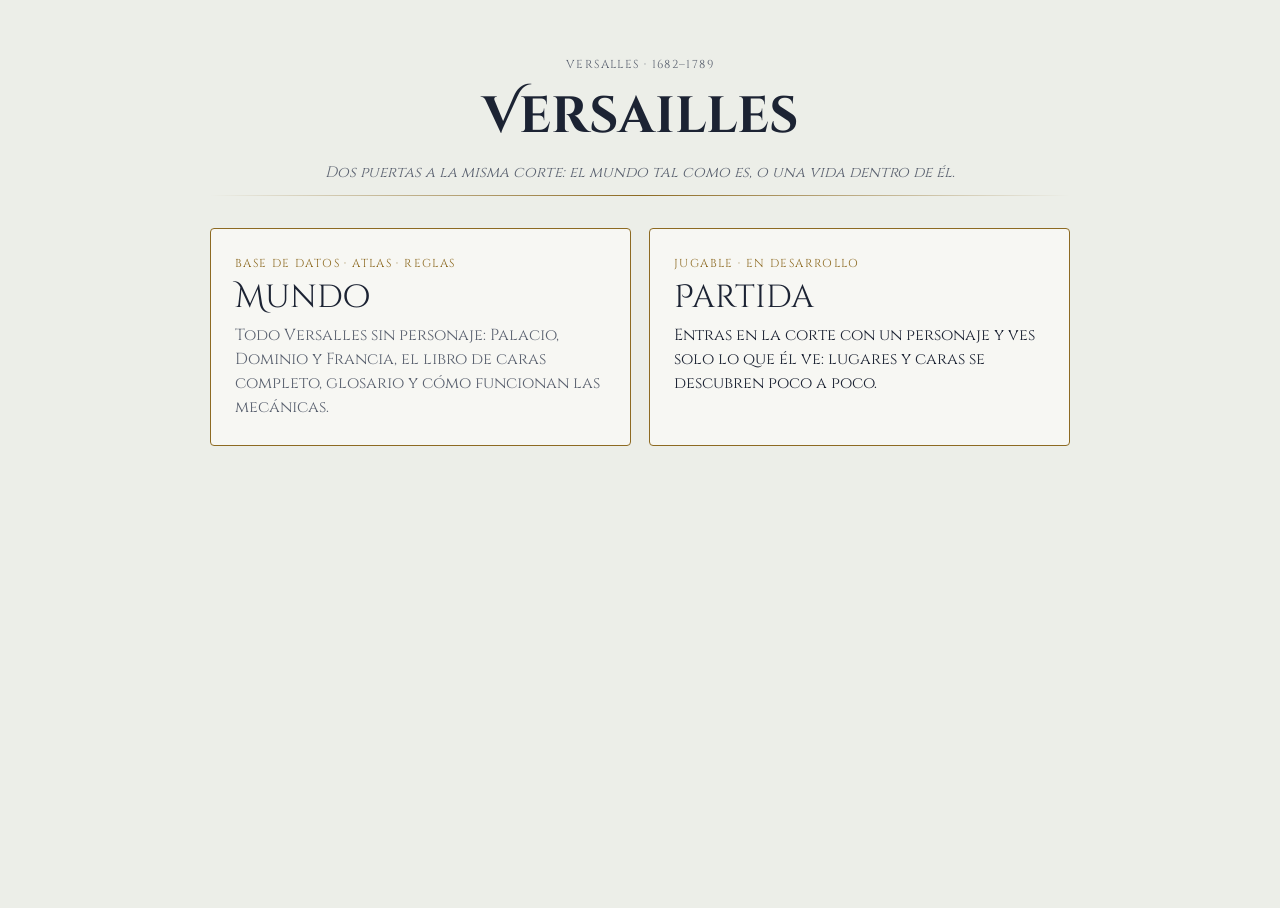
==== commit d8840e97: "Cambia tipografía a Cinzel y Cinzel Decorative Bold y agranda retratos en Gabinete Reemplaza IM Fell" ====
--- a/web/index.html
+++ b/web/index.html
@@ -6,8 +6,8 @@
 <title>Escritorio de Versalles</title>
 <link rel="icon" href="favicon.ico?v=3" sizes="any"><link rel="icon" type="image/svg+xml" href="favicon.svg?v=3"><link rel="icon" type="image/png" sizes="32x32" href="favicon-32.png?v=3"><link rel="apple-touch-icon" href="apple-touch-icon.png?v=3">
 <link rel="preconnect" href="https://fonts.googleapis.com">
-<link rel="stylesheet" href="https://fonts.googleapis.com/css2?family=IM+Fell+French+Canon:ital@0;1&family=EB+Garamond:ital,wght@0,400;0,500;0,600;1,400&family=Pinyon+Script&display=swap">
-<link rel="stylesheet" href="css/escritorio.css?v=202611232133">
+<link rel="stylesheet" href="https://fonts.googleapis.com/css2?family=Cinzel:wght@400;500;600;700&family=Cinzel+Decorative:wght@700&family=Pinyon+Script&display=swap">
+<link rel="stylesheet" href="css/escritorio.css?v=202611232301">
 </head>
 <body>
 
@@ -326,6 +326,31 @@
     </section>
   </section>
 
+  <!-- Gabinete (Mundo) -->
+  <section class="view" data-view="gabinete" hidden>
+    <div class="per-subbar" id="gab-subbar">
+      <div class="tabs" role="tablist" id="gab-subtabs" aria-label="Ramas del Gabinete">
+        <button type="button" role="tab" data-rama="consejos" aria-selected="true">Consejos</button>
+        <button type="button" role="tab" data-rama="justicia" aria-selected="false">Justicia</button>
+        <button type="button" role="tab" data-rama="ejercito" aria-selected="false">Ejército</button>
+        <button type="button" role="tab" data-rama="provincias" aria-selected="false">Provincias</button>
+        <button type="button" role="tab" data-rama="maison" aria-selected="false">Maison</button>
+      </div>
+      <span class="note" id="gab-rama-sub"></span>
+    </div>
+    <section class="pane">
+      <div class="titulos-tools">
+        <input id="gab-q" type="search" placeholder="Buscar cargo, término francés o función en esta rama" aria-label="Buscar en gabinete">
+        <select id="gab-nat" aria-label="Naturaleza del cargo"><option value="">Toda naturaleza</option></select>
+        <button type="button" class="btn sm" id="gab-btn-raiz">Volver al nivel 1</button>
+      </div>
+      <nav class="gab-crumb" id="gab-crumb" aria-label="Ruta del gabinete"></nav>
+      <div class="gab-head" id="gab-head"></div>
+      <div id="gab-seats"></div>
+      <div id="gab-indice"></div>
+    </section>
+  </section>
+
   <!-- Glosario completo (Mundo) -->
   <section class="view" data-view="glosario" hidden>
     <section class="pane">
@@ -422,37 +447,38 @@
 </div>
 <nav class="mnav" id="mnav" hidden aria-label="Secciones"></nav>
 
-<script src="js/00-datos.js?v=202611232133"></script>
-<script src="js/01-epocas.js?v=202611232133"></script>
-<script src="js/02-fechas.js?v=202611232133"></script>
-<script src="js/03-catalogos.js?v=202611232133"></script>
-<script src="js/04-nombres-de-epoca.js?v=202611232133"></script>
-<script src="js/05-creacion-de-personaje.js?v=202611232133"></script>
-<script src="js/06-familia-del-jugador.js?v=202611232133"></script>
-<script src="js/07-contenido-de-ejemplo.js?v=202611232133"></script>
-<script src="js/08-utilidades.js?v=202611232133"></script>
-<script src="js/heraldica.js?v=202611232133"></script>
-<script src="js/09-selector.js?v=202611232133"></script>
-<script src="js/10-barra.js?v=202611232133"></script>
-<script src="js/11-escritorio.js?v=202611232133"></script>
-<script src="js/12-mapas.js?v=202611232133"></script>
-<script src="js/13-buscador-de-lugares.js?v=202611232133"></script>
-<script src="js/14-francia-mapa-de-provincias-a.js?v=202611232133"></script>
-<script src="js/15-caras.js?v=202611232133"></script>
-<script src="js/16-linaje.js?v=202611232133"></script>
-<script src="js/17-diario-y-glosario.js?v=202611232133"></script>
-<script src="js/18-planes.js?v=202611232133"></script>
-<script src="js/19-calendario.js?v=202611232133"></script>
-<script src="js/20-epocas-pantalla.js?v=202611232133"></script>
-<script src="js/21-partidas-guardar-cargar-expo.js?v=202611232133"></script>
-<script src="js/22-biografia-y-relaciones.js?v=202611232133"></script>
-<script src="js/25-mecanicas.js?v=202611232133"></script>
-<script src="js/26-titulos.js?v=202611232133"></script>
-<script src="js/27-libro-completo.js?v=202611232133"></script>
-<script src="js/23-navegacion.js?v=202611232133"></script>
-<script src="js/24-panel-lateral.js?v=202611232133"></script>
-<script src="js/github.js?v=202611232133"></script>
-<script src="js/99-estatico.js?v=202611232133"></script>
+<script src="js/00-datos.js?v=202611232301"></script>
+<script src="js/01-epocas.js?v=202611232301"></script>
+<script src="js/02-fechas.js?v=202611232301"></script>
+<script src="js/03-catalogos.js?v=202611232301"></script>
+<script src="js/04-nombres-de-epoca.js?v=202611232301"></script>
+<script src="js/05-creacion-de-personaje.js?v=202611232301"></script>
+<script src="js/06-familia-del-jugador.js?v=202611232301"></script>
+<script src="js/07-contenido-de-ejemplo.js?v=202611232301"></script>
+<script src="js/08-utilidades.js?v=202611232301"></script>
+<script src="js/heraldica.js?v=202611232301"></script>
+<script src="js/09-selector.js?v=202611232301"></script>
+<script src="js/10-barra.js?v=202611232301"></script>
+<script src="js/11-escritorio.js?v=202611232301"></script>
+<script src="js/12-mapas.js?v=202611232301"></script>
+<script src="js/13-buscador-de-lugares.js?v=202611232301"></script>
+<script src="js/14-francia-mapa-de-provincias-a.js?v=202611232301"></script>
+<script src="js/15-caras.js?v=202611232301"></script>
+<script src="js/16-linaje.js?v=202611232301"></script>
+<script src="js/17-diario-y-glosario.js?v=202611232301"></script>
+<script src="js/18-planes.js?v=202611232301"></script>
+<script src="js/19-calendario.js?v=202611232301"></script>
+<script src="js/20-epocas-pantalla.js?v=202611232301"></script>
+<script src="js/21-partidas-guardar-cargar-expo.js?v=202611232301"></script>
+<script src="js/22-biografia-y-relaciones.js?v=202611232301"></script>
+<script src="js/25-mecanicas.js?v=202611232301"></script>
+<script src="js/26-titulos.js?v=202611232301"></script>
+<script src="js/27-libro-completo.js?v=202611232301"></script>
+<script src="js/28-gabinete.js?v=202611232301"></script>
+<script src="js/23-navegacion.js?v=202611232301"></script>
+<script src="js/24-panel-lateral.js?v=202611232301"></script>
+<script src="js/github.js?v=202611232301"></script>
+<script src="js/99-estatico.js?v=202611232301"></script>
 
 
 </body></html>
--- a/web/css/escritorio.css
+++ b/web/css/escritorio.css
@@ -4,8 +4,8 @@
   --paper:#eceee8; --panel:#f7f7f3; --ink:#1c2333; --muted:#5b6270; --line:#c8cabf;
   --gilt:#8d6a22; --accent:#2b3d78; --seal:#8a2e2e; --chip:#e1e4dc;
   --desk:#44564a; --desk-edge:#33433a; --sheet:#f5f3ea; --sheet-ink:#1f2430; --sheet-muted:#646a74;
-  --f-display:"IM Fell French Canon","Iowan Old Style","Palatino Linotype",Georgia,serif;
-  --f-body:"EB Garamond",Garamond,"Times New Roman",serif;
+  --f-display:"Cinzel Decorative","Cinzel",Georgia,serif;
+  --f-body:"Cinzel",Georgia,serif;
   --f-hand:"Pinyon Script","Snell Roundhand","Apple Chancery",cursive;
   --r:4px;
 }
@@ -20,8 +20,9 @@
 *{box-sizing:border-box}
 [hidden]{display:none!important}
 html,body{height:100%}
-body{background:var(--paper);color:var(--ink);font:17px/1.45 var(--f-body);padding-inline:16px;padding-block:0 84px}
-h1,h2,h3{font-family:var(--f-display);font-weight:400;text-wrap:balance;margin:0}
+body{background:var(--paper);color:var(--ink);font:15px/1.5 var(--f-body);padding-inline:16px;padding-block:0 84px}
+h1,h2{font-family:var(--f-display);font-weight:700;text-wrap:balance;margin:0}
+h3{font-family:var(--f-body);font-weight:600;text-wrap:balance;margin:0}
 h2{font-size:1.35rem}
 p{margin:0}
 .label{font-size:.72rem;letter-spacing:.12em;text-transform:uppercase;color:var(--muted)}
@@ -661,3 +662,49 @@
 .sim-personas .plate{padding:8px}
 .plate .apodo{font-style:italic;font-weight:400;color:var(--gilt)}
 .plate .anio{font-weight:400;color:var(--muted);font-variant-numeric:tabular-nums}
+
+/* ---------- Gabinete (compartimental) ---------- */
+.gab-crumb{display:flex;flex-wrap:wrap;gap:4px;align-items:center;font-size:.86rem}
+.gab-crumb-btn{border:1px solid var(--line);background:var(--paper);border-radius:999px;padding:2px 10px;color:var(--muted)}
+.gab-crumb-btn:hover{border-color:var(--gilt);color:var(--ink)}
+.gab-crumb-btn.cur{border-color:var(--gilt);background:var(--chip);color:var(--ink);font-weight:500;cursor:default}
+.gab-sep{color:var(--muted);padding-inline:2px}
+.gab-head{background:var(--paper);border:1px solid var(--line);border-left:3px solid var(--gilt);border-radius:var(--r);padding:12px 14px;display:grid;gap:6px}
+.gab-head-top{display:flex;justify-content:space-between;align-items:center;gap:8px;flex-wrap:wrap}
+.gab-head-tags{display:flex;flex-wrap:wrap;gap:6px;align-items:center}
+.gab-preside{font-size:.94rem}
+.gab-grid{display:grid;grid-template-columns:repeat(auto-fill,minmax(265px,1fr));gap:12px}
+.gab-card{background:var(--paper);border:1px solid var(--line);border-radius:var(--r);padding:12px;display:grid;gap:7px;align-content:start;cursor:pointer;min-width:0}
+.gab-card:hover,.gab-card:focus-visible{border-color:var(--gilt);background:var(--chip)}
+.gab-card-top{display:flex;justify-content:space-between;align-items:center;gap:8px}
+.gab-num{font-family:var(--f-display);color:var(--gilt);font-size:1.05rem}
+.gab-ruta-tag{font-size:.76rem;color:var(--accent);letter-spacing:.02em}
+.gab-card h3{font-size:1.08rem;line-height:1.2}
+.gab-fr{font-size:.88rem;color:var(--gilt);margin-top:-3px}
+.gab-meta{display:grid;gap:6px}
+.gab-titulares{display:grid;grid-template-columns:repeat(auto-fill,minmax(112px,1fr));gap:8px;width:100%}
+#ficha .gab-titulares{grid-template-columns:repeat(auto-fill,minmax(132px,1fr))}
+.gab-tit-item{display:grid;justify-items:center;text-align:center;align-content:start;gap:4px;padding:7px;border:1px solid var(--line);border-radius:var(--r);background:var(--panel)}
+.gab-tit-item:hover{border-color:var(--gilt);background:var(--chip)}
+.gab-pers-btn{display:grid;justify-items:center;gap:5px;width:100%;padding:0;border:0;background:none;text-align:center;line-height:1.2;font-size:.88rem;font-weight:500}
+.gab-pers-btn:hover .gab-av,.gab-pers-btn:focus-visible .gab-av{border-color:var(--ink)}
+.gab-av{width:100%;max-width:104px;aspect-ratio:1;flex:none;border:1px solid var(--gilt);border-radius:var(--r);overflow:hidden;background:var(--paper);display:grid;place-items:center}
+.gab-av.grande{max-width:128px}
+.gab-av img.pt{width:100%;height:100%;object-fit:cover;object-position:center top;display:block}
+.gab-av svg{width:76%;height:76%}
+.gab-tit-nota{font-size:.76rem;color:var(--muted);line-height:1.25}
+.gab-colectivo{font-size:.82rem;color:var(--ink);background:var(--chip);border:1px solid var(--line);border-radius:var(--r);padding:4px 8px;line-height:1.3}
+.gab-vacante{font-size:.8rem;color:var(--muted);border:1px dashed var(--line);border-radius:999px;padding:1px 8px;justify-self:start}
+.gab-desc{font-size:.88rem;color:var(--muted);line-height:1.35}
+.gab-acts{display:flex;flex-wrap:wrap;gap:6px;margin-top:2px}
+.gab-btn-sub{border-color:var(--gilt);color:var(--gilt);font-weight:500}
+.gab-btn-sub:hover{background:var(--gilt);color:var(--paper)}
+.gab-indice-list{display:grid;gap:4px;margin-top:8px;padding-top:8px;border-top:1px solid var(--line)}
+.gab-idx-btn{display:flex;flex-wrap:wrap;gap:8px;align-items:baseline;text-align:left;border:1px solid transparent;background:none;border-radius:var(--r);padding:4px 8px}
+.gab-idx-btn:hover{border-color:var(--line);background:var(--chip)}
+.gab-idx-btn.cur{border-color:var(--gilt);background:var(--chip)}
+.gab-idx-btn[data-nivel="2"]{padding-left:22px}
+.gab-idx-btn[data-nivel="3"]{padding-left:38px}
+.gab-idx-cod{font-family:var(--f-display);color:var(--gilt);min-width:3.2em}
+.gab-idx-nom{font-weight:500}
+
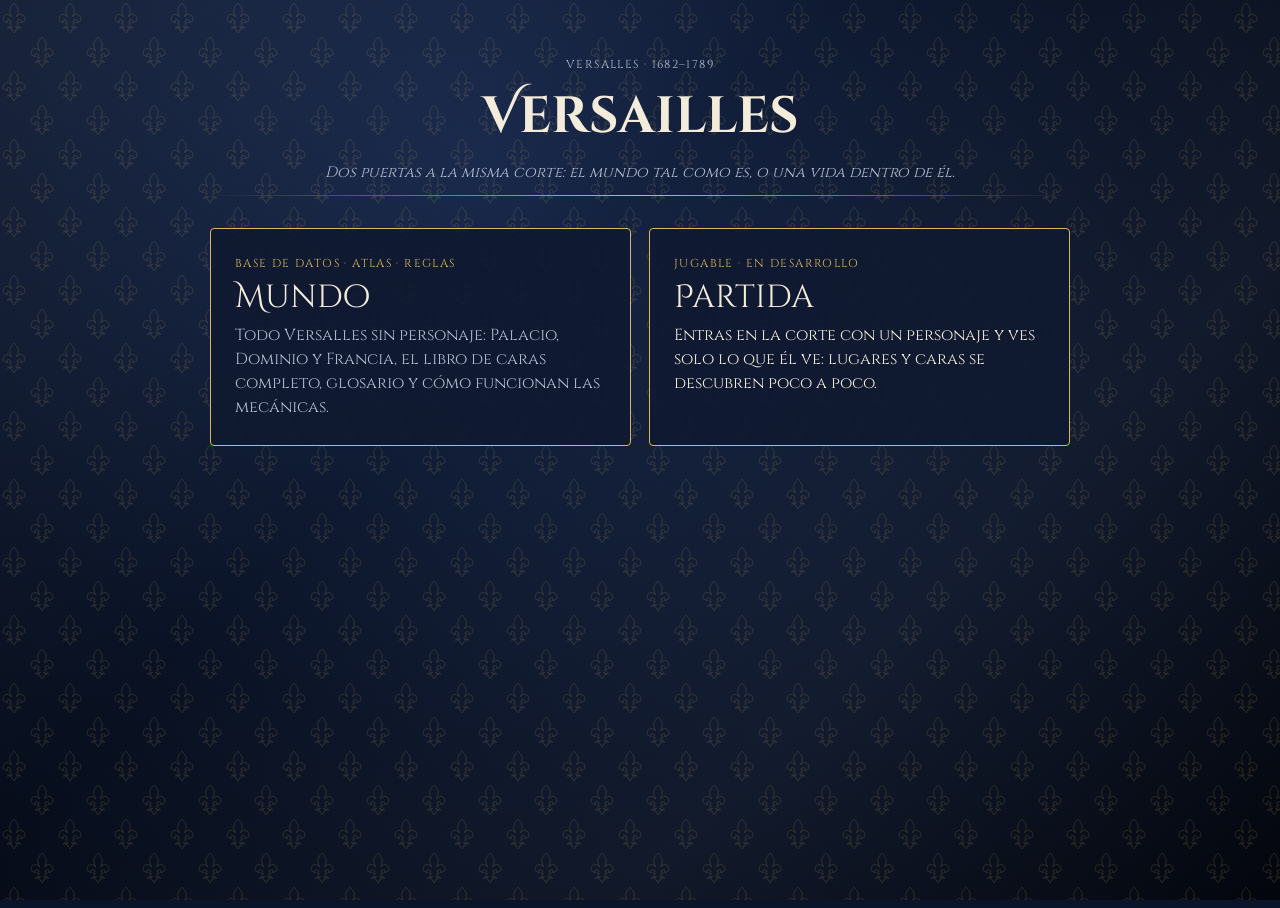
==== commit dd2028aa: "Aplica tema palaciego Salón de Apolo con fondo de flores de lis al 25% Reemplaza la paleta sobria po" ====
--- a/web/index.html
+++ b/web/index.html
@@ -7,7 +7,7 @@
 <link rel="icon" href="favicon.ico?v=3" sizes="any"><link rel="icon" type="image/svg+xml" href="favicon.svg?v=3"><link rel="icon" type="image/png" sizes="32x32" href="favicon-32.png?v=3"><link rel="apple-touch-icon" href="apple-touch-icon.png?v=3">
 <link rel="preconnect" href="https://fonts.googleapis.com">
 <link rel="stylesheet" href="https://fonts.googleapis.com/css2?family=Cinzel:wght@400;500;600;700&family=Cinzel+Decorative:wght@700&family=Pinyon+Script&display=swap">
-<link rel="stylesheet" href="css/escritorio.css?v=202611232301">
+<link rel="stylesheet" href="css/escritorio.css?v=202611232320">
 </head>
 <body>
 
@@ -447,38 +447,38 @@
 </div>
 <nav class="mnav" id="mnav" hidden aria-label="Secciones"></nav>
 
-<script src="js/00-datos.js?v=202611232301"></script>
-<script src="js/01-epocas.js?v=202611232301"></script>
-<script src="js/02-fechas.js?v=202611232301"></script>
-<script src="js/03-catalogos.js?v=202611232301"></script>
-<script src="js/04-nombres-de-epoca.js?v=202611232301"></script>
-<script src="js/05-creacion-de-personaje.js?v=202611232301"></script>
-<script src="js/06-familia-del-jugador.js?v=202611232301"></script>
-<script src="js/07-contenido-de-ejemplo.js?v=202611232301"></script>
-<script src="js/08-utilidades.js?v=202611232301"></script>
-<script src="js/heraldica.js?v=202611232301"></script>
-<script src="js/09-selector.js?v=202611232301"></script>
-<script src="js/10-barra.js?v=202611232301"></script>
-<script src="js/11-escritorio.js?v=202611232301"></script>
-<script src="js/12-mapas.js?v=202611232301"></script>
-<script src="js/13-buscador-de-lugares.js?v=202611232301"></script>
-<script src="js/14-francia-mapa-de-provincias-a.js?v=202611232301"></script>
-<script src="js/15-caras.js?v=202611232301"></script>
-<script src="js/16-linaje.js?v=202611232301"></script>
-<script src="js/17-diario-y-glosario.js?v=202611232301"></script>
-<script src="js/18-planes.js?v=202611232301"></script>
-<script src="js/19-calendario.js?v=202611232301"></script>
-<script src="js/20-epocas-pantalla.js?v=202611232301"></script>
-<script src="js/21-partidas-guardar-cargar-expo.js?v=202611232301"></script>
-<script src="js/22-biografia-y-relaciones.js?v=202611232301"></script>
-<script src="js/25-mecanicas.js?v=202611232301"></script>
-<script src="js/26-titulos.js?v=202611232301"></script>
-<script src="js/27-libro-completo.js?v=202611232301"></script>
-<script src="js/28-gabinete.js?v=202611232301"></script>
-<script src="js/23-navegacion.js?v=202611232301"></script>
-<script src="js/24-panel-lateral.js?v=202611232301"></script>
-<script src="js/github.js?v=202611232301"></script>
-<script src="js/99-estatico.js?v=202611232301"></script>
+<script src="js/00-datos.js?v=202611232320"></script>
+<script src="js/01-epocas.js?v=202611232320"></script>
+<script src="js/02-fechas.js?v=202611232320"></script>
+<script src="js/03-catalogos.js?v=202611232320"></script>
+<script src="js/04-nombres-de-epoca.js?v=202611232320"></script>
+<script src="js/05-creacion-de-personaje.js?v=202611232320"></script>
+<script src="js/06-familia-del-jugador.js?v=202611232320"></script>
+<script src="js/07-contenido-de-ejemplo.js?v=202611232320"></script>
+<script src="js/08-utilidades.js?v=202611232320"></script>
+<script src="js/heraldica.js?v=202611232320"></script>
+<script src="js/09-selector.js?v=202611232320"></script>
+<script src="js/10-barra.js?v=202611232320"></script>
+<script src="js/11-escritorio.js?v=202611232320"></script>
+<script src="js/12-mapas.js?v=202611232320"></script>
+<script src="js/13-buscador-de-lugares.js?v=202611232320"></script>
+<script src="js/14-francia-mapa-de-provincias-a.js?v=202611232320"></script>
+<script src="js/15-caras.js?v=202611232320"></script>
+<script src="js/16-linaje.js?v=202611232320"></script>
+<script src="js/17-diario-y-glosario.js?v=202611232320"></script>
+<script src="js/18-planes.js?v=202611232320"></script>
+<script src="js/19-calendario.js?v=202611232320"></script>
+<script src="js/20-epocas-pantalla.js?v=202611232320"></script>
+<script src="js/21-partidas-guardar-cargar-expo.js?v=202611232320"></script>
+<script src="js/22-biografia-y-relaciones.js?v=202611232320"></script>
+<script src="js/25-mecanicas.js?v=202611232320"></script>
+<script src="js/26-titulos.js?v=202611232320"></script>
+<script src="js/27-libro-completo.js?v=202611232320"></script>
+<script src="js/28-gabinete.js?v=202611232320"></script>
+<script src="js/23-navegacion.js?v=202611232320"></script>
+<script src="js/24-panel-lateral.js?v=202611232320"></script>
+<script src="js/github.js?v=202611232320"></script>
+<script src="js/99-estatico.js?v=202611232320"></script>
 
 
 </body></html>
--- a/web/css/escritorio.css
+++ b/web/css/escritorio.css
@@ -1,26 +1,26 @@
 /* Concepto: el escritorio de un cortesano en 1722. Boiserie gris verdosa y tinta azul real alrededor;
    sobre el cuero verde del escritorio, papeles que se mueven, se leen y se archivan. */
 :root{
-  --paper:#eceee8; --panel:#f7f7f3; --ink:#1c2333; --muted:#5b6270; --line:#c8cabf;
-  --gilt:#8d6a22; --accent:#2b3d78; --seal:#8a2e2e; --chip:#e1e4dc;
-  --desk:#44564a; --desk-edge:#33433a; --sheet:#f5f3ea; --sheet-ink:#1f2430; --sheet-muted:#646a74;
+  --paper:#0b152a; --panel:rgba(15,25,48,.90); --ink:#f4ecda; --muted:#b4bcd0; --line:rgba(155,58,76,.52);
+  --gilt:#dbb65e; --accent:#e0b96e; --seal:#b84459; --chip:rgba(122,34,52,.42);
+  --desk:#1a2b25; --desk-edge:#111d18; --sheet:#f5f0e1; --sheet-ink:#1c2333; --sheet-muted:#5b6270; color-scheme:dark;
   --f-display:"Cinzel Decorative","Cinzel",Georgia,serif;
   --f-body:"Cinzel",Georgia,serif;
   --f-hand:"Pinyon Script","Snell Roundhand","Apple Chancery",cursive;
   --r:4px;
 }
 @media (prefers-color-scheme:dark){:root:not([data-theme="light"]){
-  --paper:#10141c; --panel:#171c27; --ink:#e7e3d7; --muted:#9ba1ad; --line:#2c3342;
-  --gilt:#c9a24f; --accent:#93a8e2; --seal:#d4705f; --chip:#222a38;
-  --desk:#1f2b24; --desk-edge:#16201a; --sheet:#e4dfd0; --sheet-ink:#1f2430; --sheet-muted:#5d636d; color-scheme:dark}}
+  --paper:#0b152a; --panel:rgba(15,25,48,.90); --ink:#f4ecda; --muted:#b4bcd0; --line:rgba(155,58,76,.52);
+  --gilt:#dbb65e; --accent:#e0b96e; --seal:#b84459; --chip:rgba(122,34,52,.42);
+  --desk:#1a2b25; --desk-edge:#111d18; --sheet:#f5f0e1; --sheet-ink:#1c2333; --sheet-muted:#5b6270; color-scheme:dark}}
 :root[data-theme="dark"]{
-  --paper:#10141c; --panel:#171c27; --ink:#e7e3d7; --muted:#9ba1ad; --line:#2c3342;
-  --gilt:#c9a24f; --accent:#93a8e2; --seal:#d4705f; --chip:#222a38;
-  --desk:#1f2b24; --desk-edge:#16201a; --sheet:#e4dfd0; --sheet-ink:#1f2430; --sheet-muted:#5d636d; color-scheme:dark}
+  --paper:#0b152a; --panel:rgba(15,25,48,.90); --ink:#f4ecda; --muted:#b4bcd0; --line:rgba(155,58,76,.52);
+  --gilt:#dbb65e; --accent:#e0b96e; --seal:#b84459; --chip:rgba(122,34,52,.42);
+  --desk:#1a2b25; --desk-edge:#111d18; --sheet:#f5f0e1; --sheet-ink:#1c2333; --sheet-muted:#5b6270; color-scheme:dark}
 *{box-sizing:border-box}
 [hidden]{display:none!important}
 html,body{height:100%}
-body{background:var(--paper);color:var(--ink);font:15px/1.5 var(--f-body);padding-inline:16px;padding-block:0 84px}
+body{background-color:#0b152a;background-image:url("../datos/fleur-de-lis-bg.svg"),linear-gradient(135deg,rgba(255,255,255,.045) 0%,rgba(0,0,0,.14) 38%,rgba(255,255,255,.035) 70%,rgba(0,0,0,.28) 100%),radial-gradient(ellipse at 38% 18%,#1b2d54 0%,#0b152a 55%,#040812 100%);background-repeat:repeat,no-repeat,no-repeat;background-size:56px 68px,100% 100%,100% 100%;background-attachment:fixed;color:var(--ink);font:15px/1.5 var(--f-body);padding-inline:16px;padding-block:0 84px}
 h1,h2{font-family:var(--f-display);font-weight:700;text-wrap:balance;margin:0}
 h3{font-family:var(--f-body);font-weight:600;text-wrap:balance;margin:0}
 h2{font-size:1.35rem}
@@ -32,14 +32,16 @@
 .wrap{max-width:1280px;margin-inline:auto}
 .tag{display:inline-block;font-size:.72rem;letter-spacing:.08em;text-transform:uppercase;padding:1px 7px;border:1px solid var(--line);border-radius:999px;color:var(--muted)}
 .tag.ej{border-color:var(--gilt);color:var(--gilt)}
-.btn{border:1px solid var(--ink);background:transparent;padding:.4rem .9rem;border-radius:var(--r)}
-.btn.primary{background:var(--ink);color:var(--paper)}
+.btn{border:1px solid rgba(219,182,94,.55);background:transparent;padding:.4rem .9rem;border-radius:var(--r)}
+.btn:hover{border-color:var(--gilt);background:var(--chip)}
+.btn.primary{background:#7a2234;color:#f4ecda;border-color:var(--gilt)}
+.btn.primary:hover{background:#93293f}
 .btn.sm{padding:.15rem .6rem;font-size:.85rem}
 .rule{height:1px;background:linear-gradient(90deg,transparent,var(--gilt),transparent);margin-block:4px}
 .note{font-size:.85rem;color:var(--muted);font-style:italic}
 .field{display:grid;gap:4px;min-width:0}
 .field select,.field input,.field textarea{background:var(--panel);border:1px solid var(--line);border-radius:var(--r);padding:.45rem .6rem;width:100%}
-.pane{background:var(--panel);border:1px solid var(--line);border-radius:var(--r);padding:14px;display:grid;gap:10px;align-content:start;min-width:0}
+.pane{background:var(--panel);border:1px solid var(--line);border-radius:var(--r);padding:14px;display:grid;gap:10px;align-content:start;min-width:0;box-shadow:0 10px 28px rgb(4 8 18 / .45)}
 .pane-h{display:flex;justify-content:space-between;align-items:baseline;gap:8px;flex-wrap:wrap}
 .tabs{display:flex;gap:2px;border-bottom:1px solid var(--line);overflow-x:auto}
 .tabs button{border:0;background:none;padding:.3rem .7rem;border-bottom:2px solid transparent;color:var(--muted);white-space:nowrap}
@@ -120,7 +122,7 @@
 
 /* ---------- Barra ---------- */
 #game{padding-block:10px 20px;display:grid;gap:14px}
-.bar{position:sticky;top:env(safe-area-inset-top,0px);z-index:5;background:var(--paper);display:grid;gap:8px;padding-block:10px 0;border-bottom:1px solid var(--line)}
+.bar{position:sticky;top:env(safe-area-inset-top,0px);z-index:5;background:rgba(11,21,42,.92);backdrop-filter:blur(6px);display:grid;gap:8px;padding:10px 12px 0;border-bottom:1px solid var(--line);border-radius:0 0 var(--r) var(--r)}
 .bar-top{display:flex;flex-wrap:wrap;gap:6px 18px;align-items:baseline;justify-content:space-between}
 .who{font-family:var(--f-display);font-size:1.3rem}
 .ident{display:flex;gap:12px;align-items:center;min-width:0}
@@ -334,7 +336,7 @@
 .plate select{width:100%;font-size:.82rem;background:var(--panel);border:1px solid var(--line);border-radius:var(--r);padding:.2rem}
 
 /* Ficha */
-#ficha{position:fixed;inset:0 0 0 auto;width:min(460px,100%);background:var(--panel);border-left:1px solid var(--line);z-index:20;overflow-y:auto;padding:calc(18px + env(safe-area-inset-top,0px)) 18px calc(18px + env(safe-area-inset-bottom,0px));display:grid;gap:12px;align-content:start;box-shadow:-8px 0 24px rgb(0 0 0 / .18)}
+#ficha{position:fixed;inset:0 0 0 auto;width:min(460px,100%);background:rgba(11,21,42,.96);backdrop-filter:blur(8px);border-left:1px solid var(--line);z-index:20;overflow-y:auto;padding:calc(18px + env(safe-area-inset-top,0px)) 18px calc(18px + env(safe-area-inset-bottom,0px));display:grid;gap:12px;align-content:start;box-shadow:-8px 0 28px rgb(0 0 0 / .45)}
 #ficha>*{min-width:0}
 @media (min-width:1024px){
   body.con-ficha{padding-right:max(16px,calc(33.333vw + 16px))}
